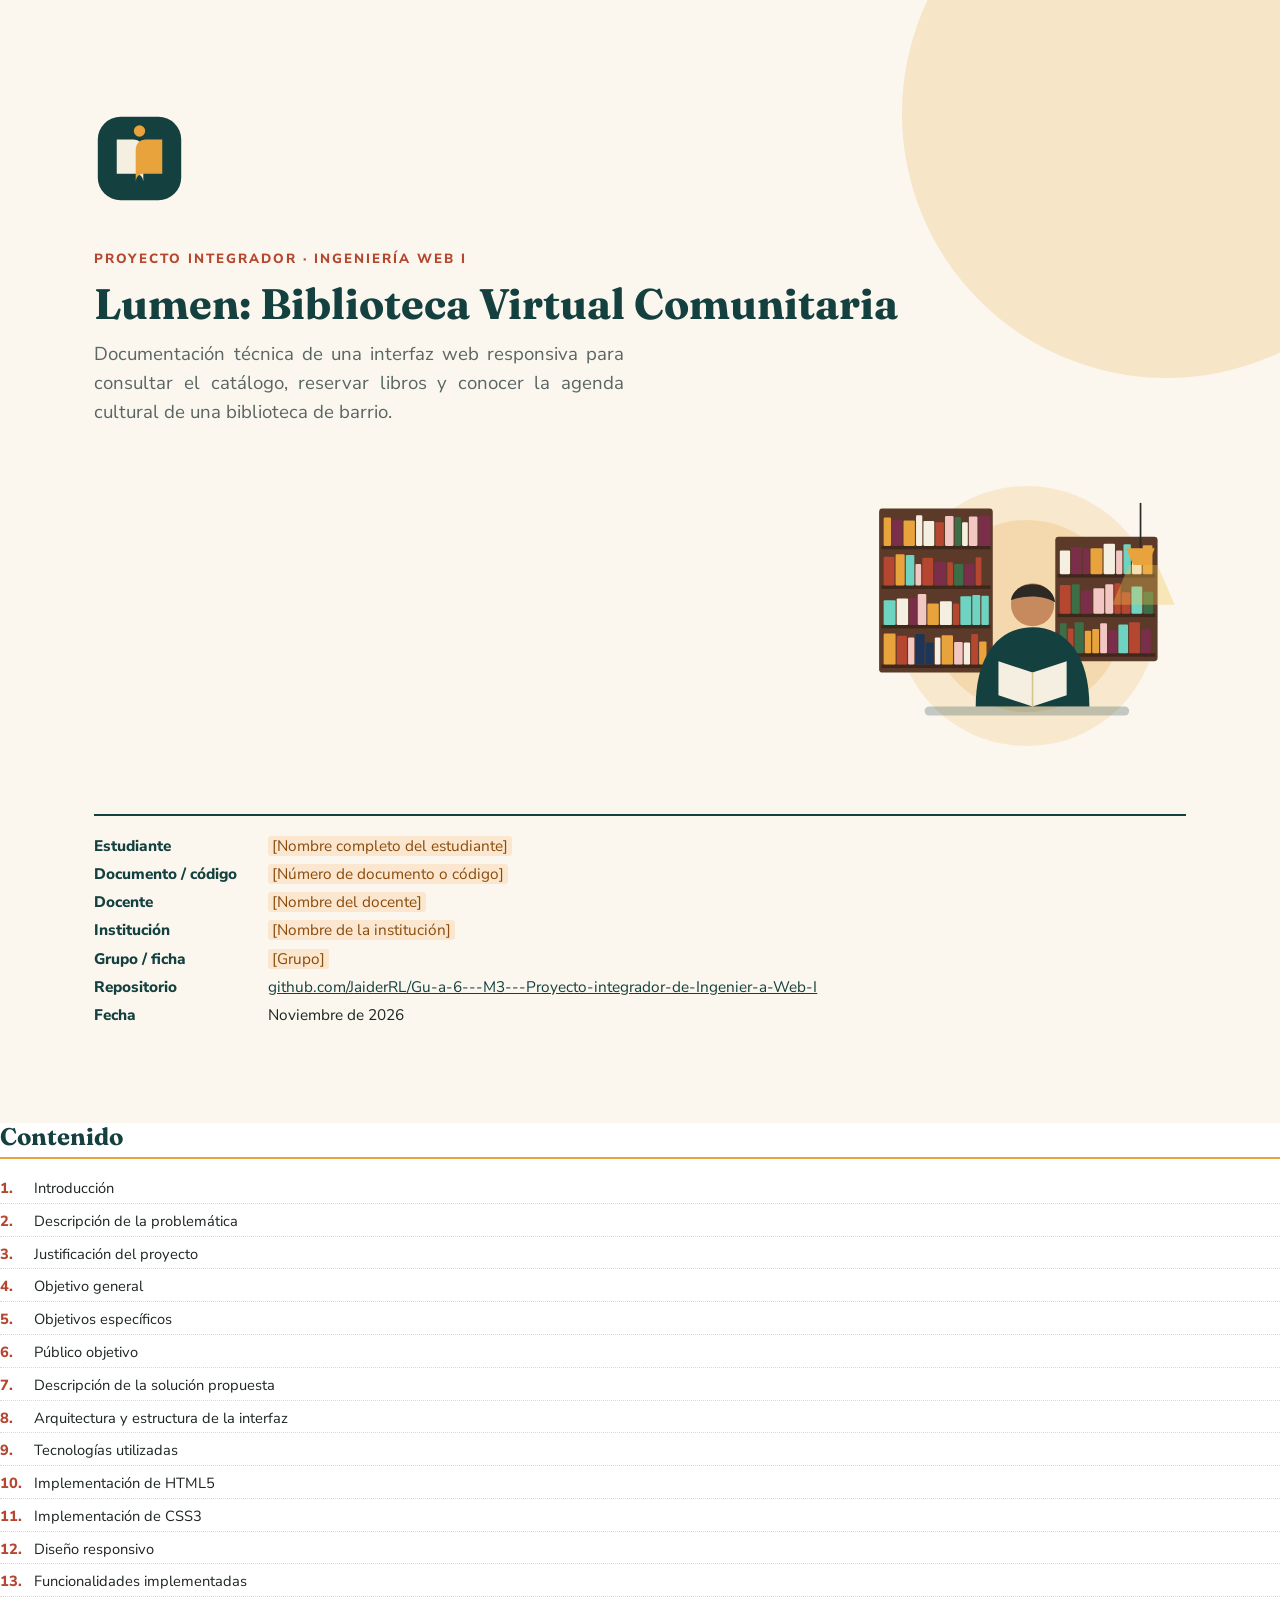
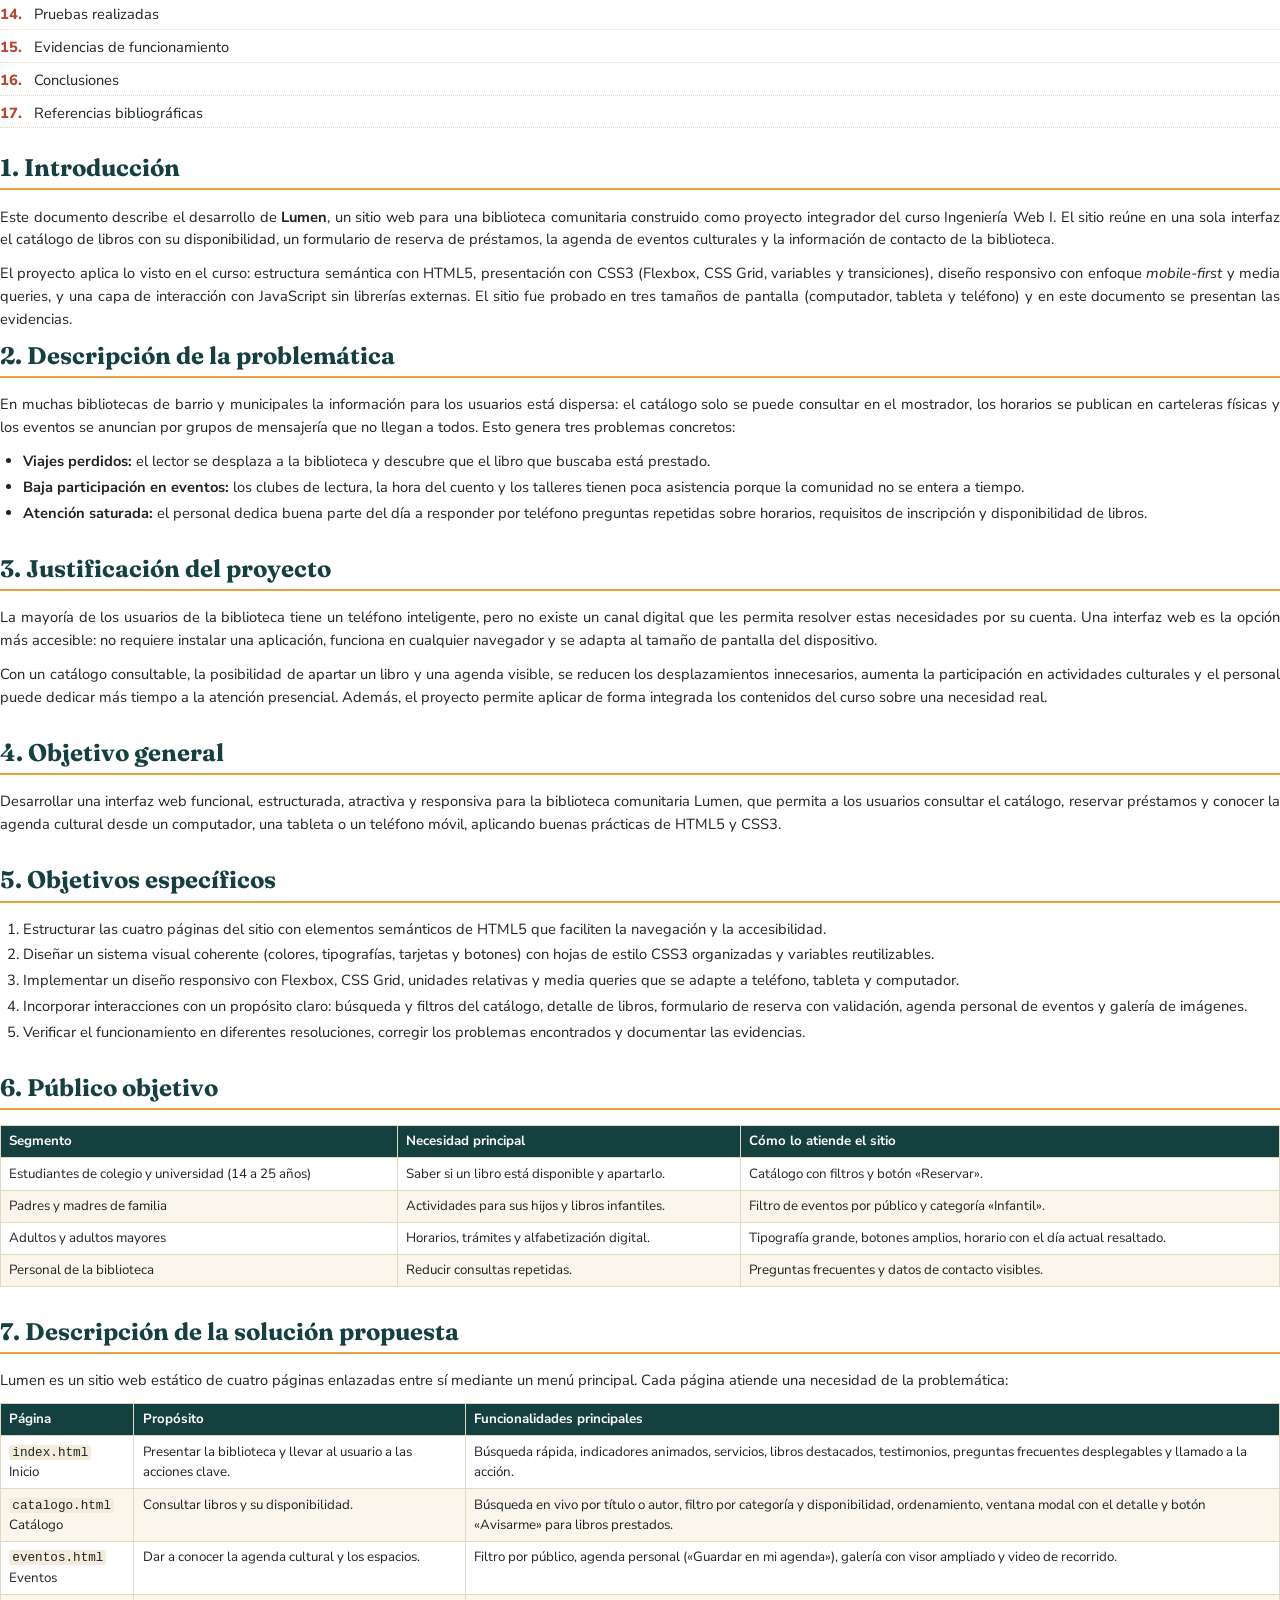
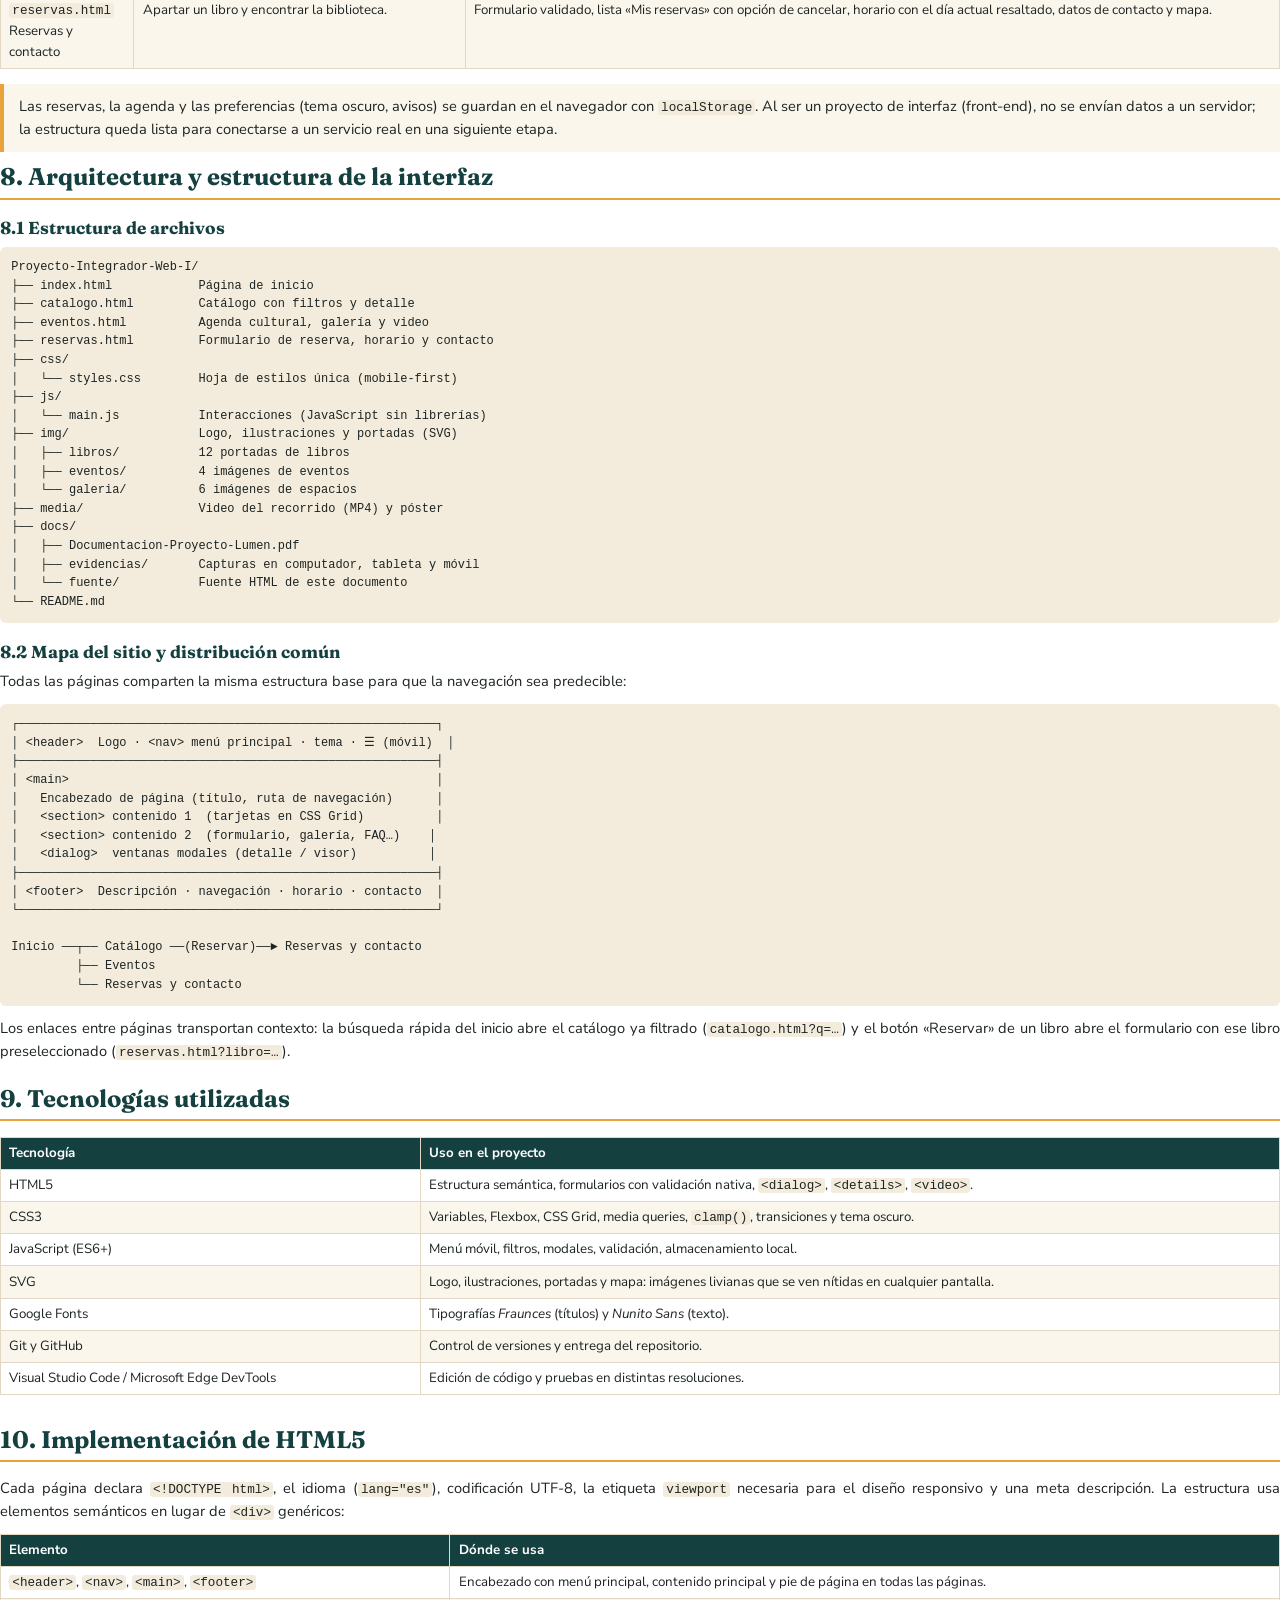
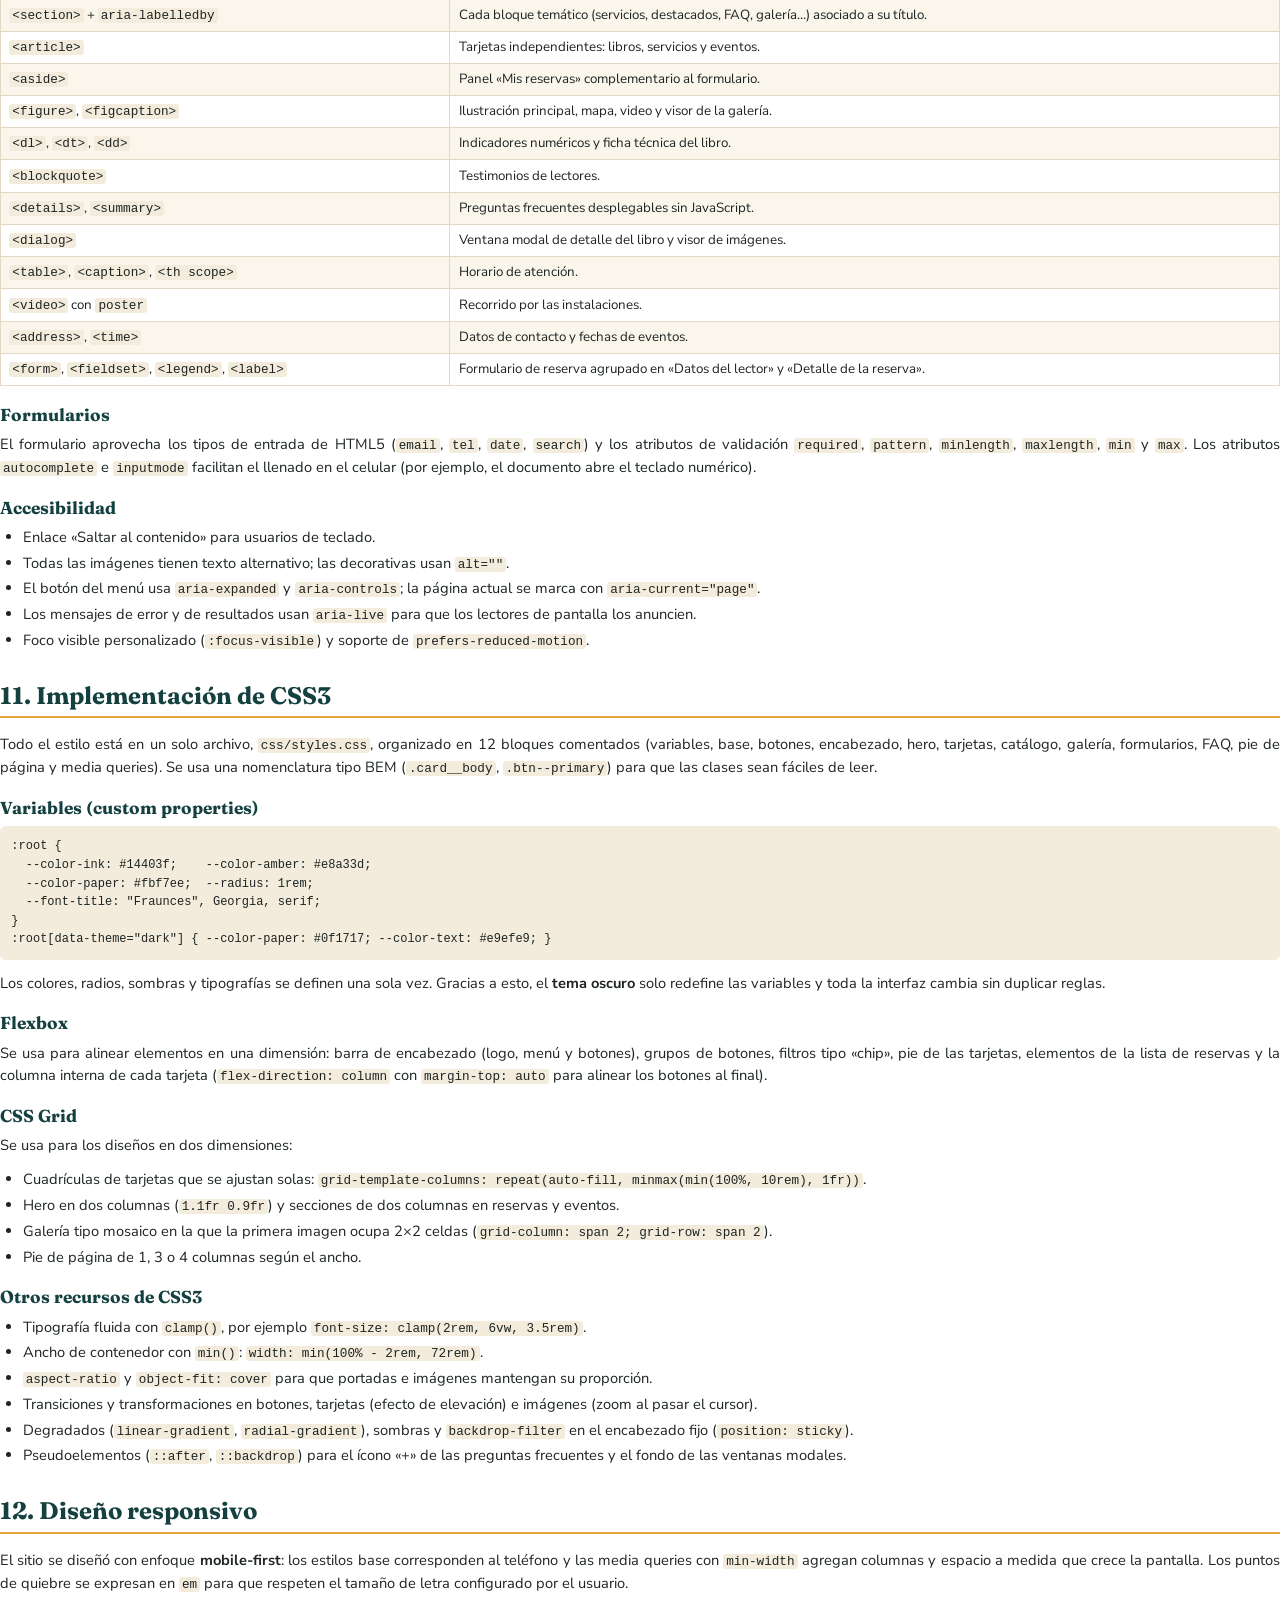
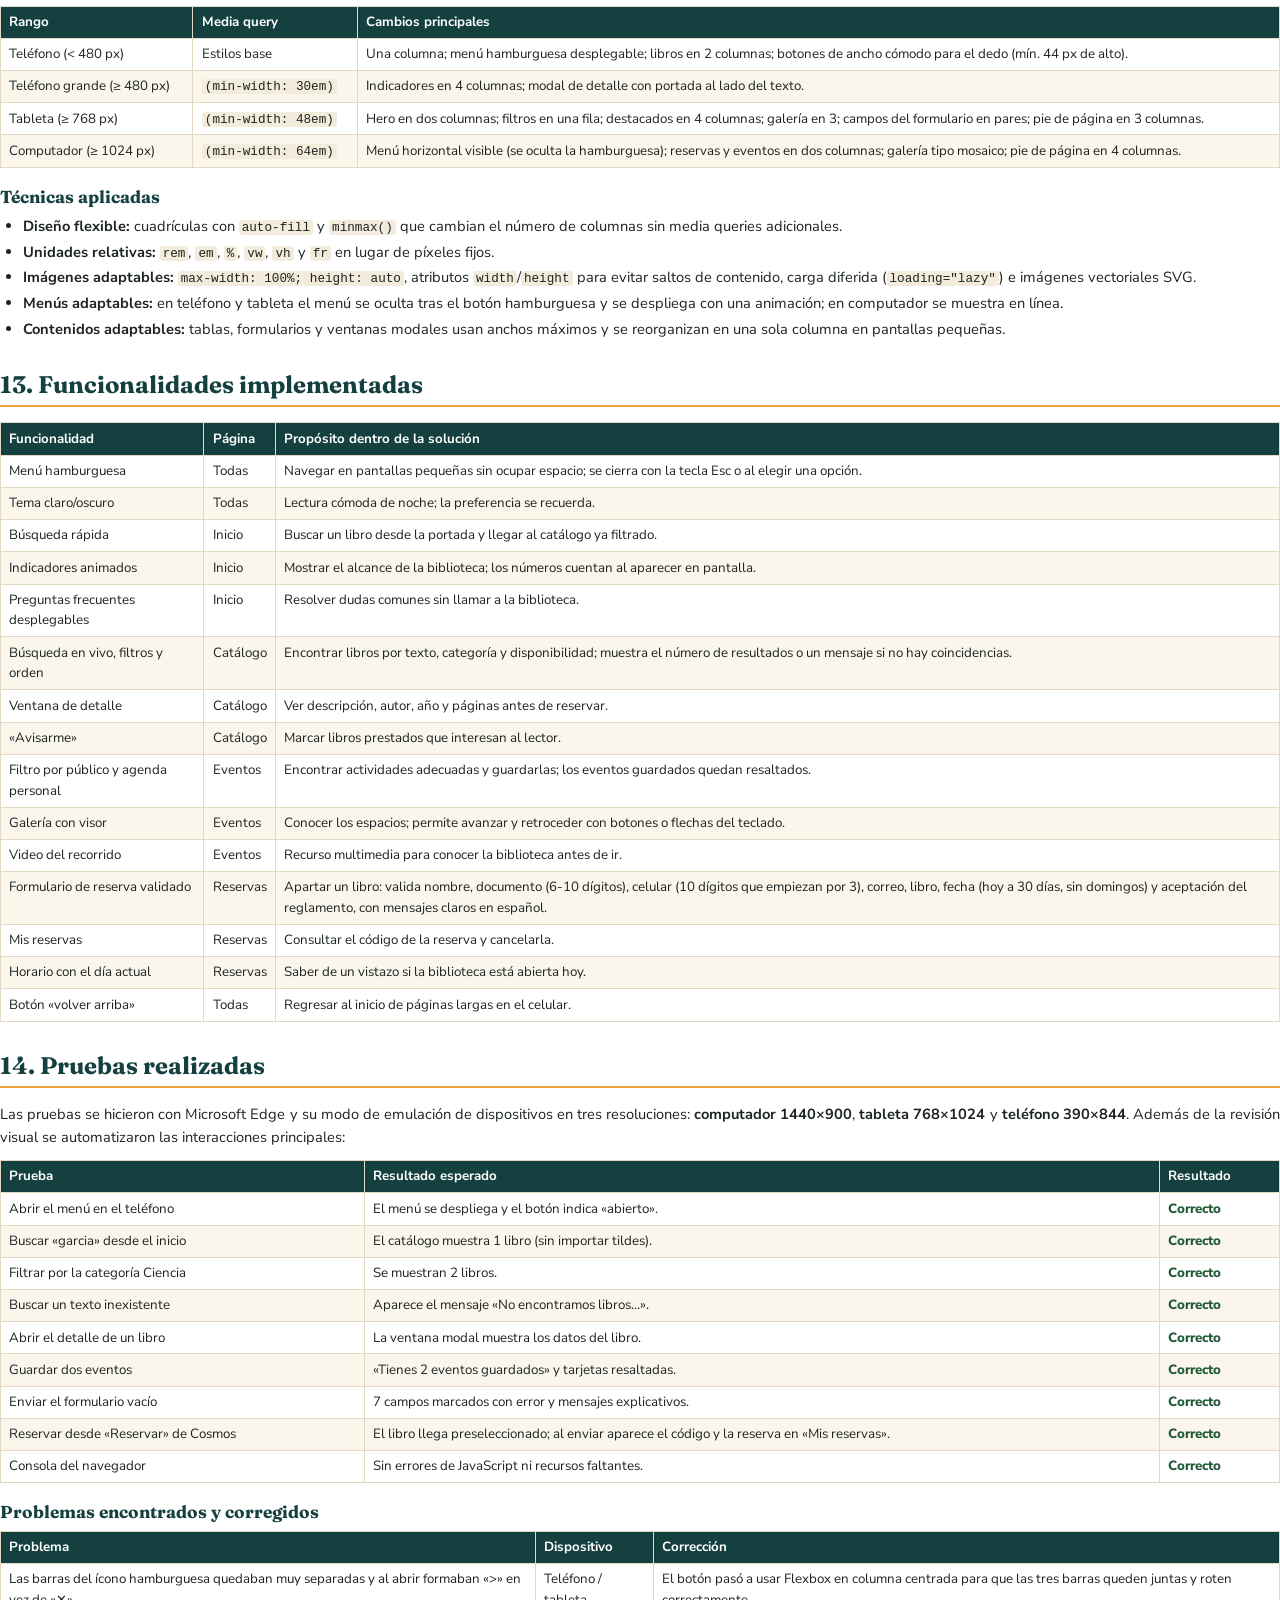
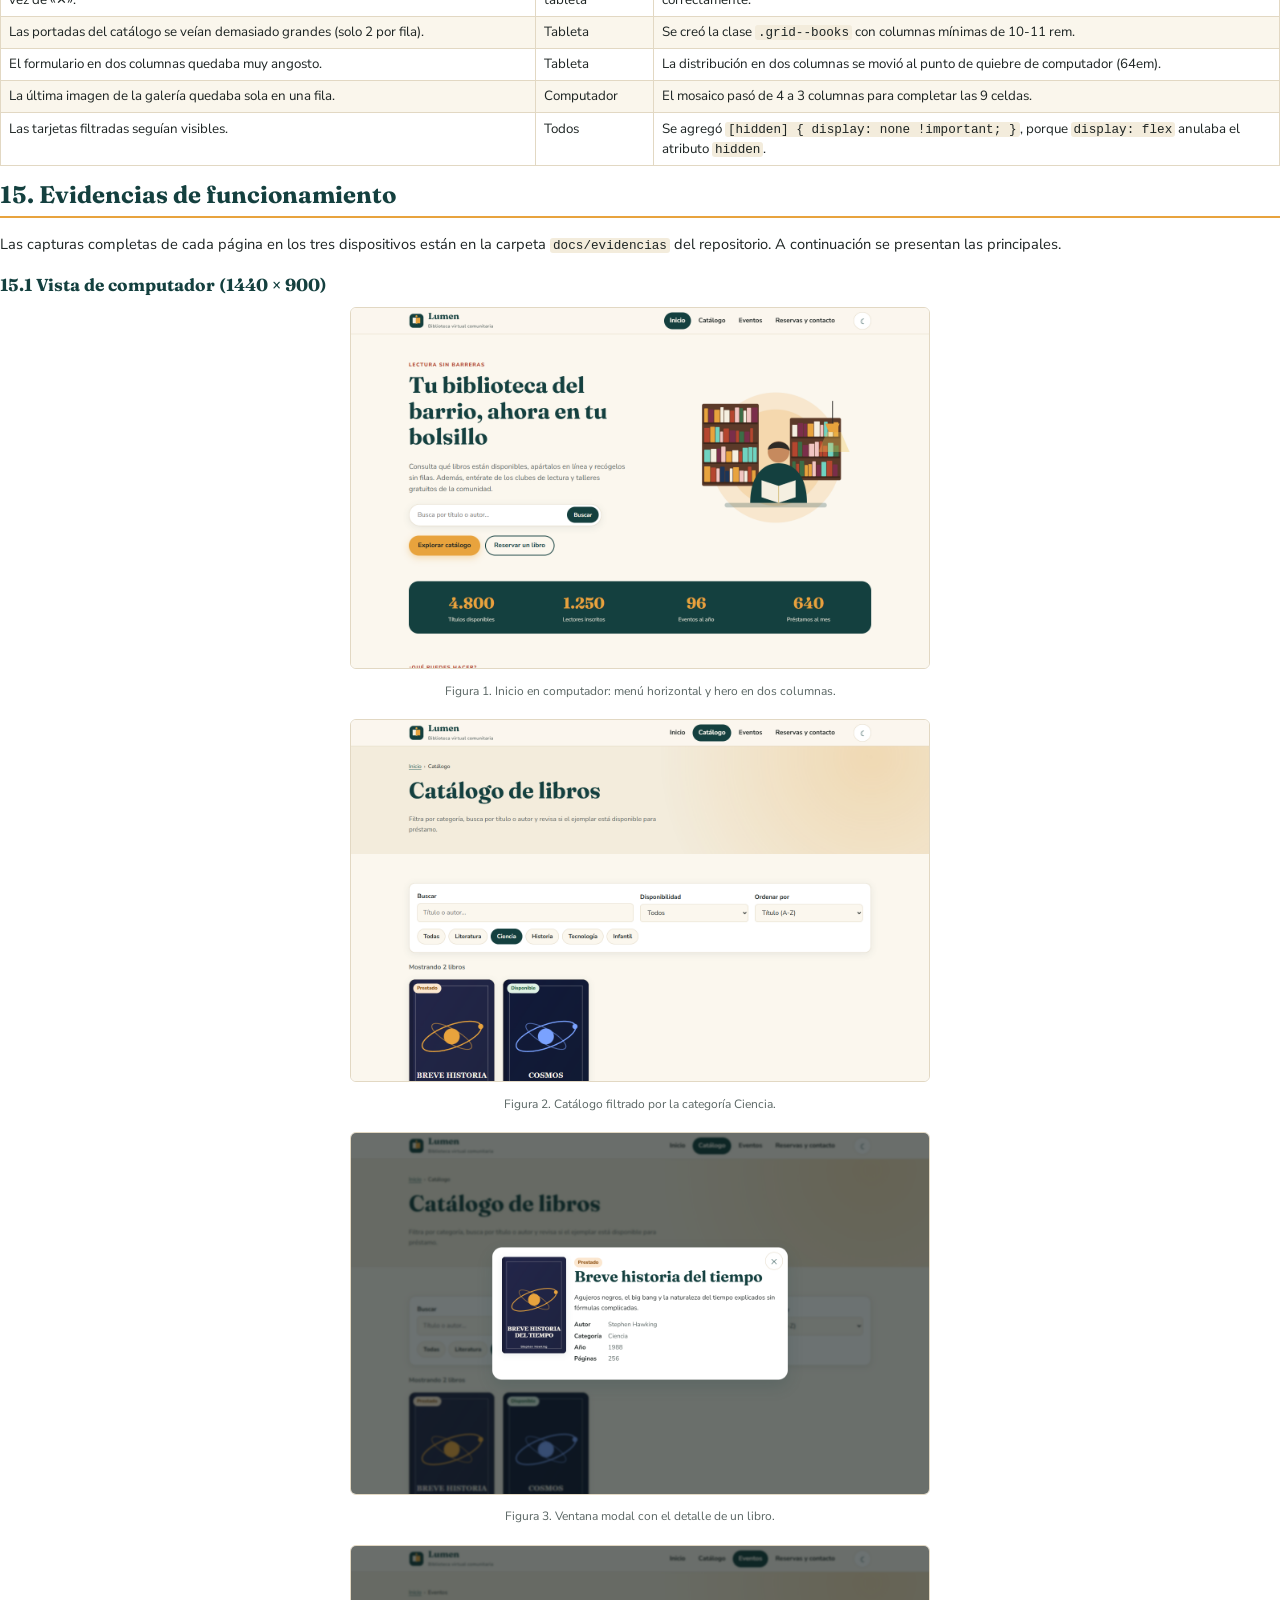
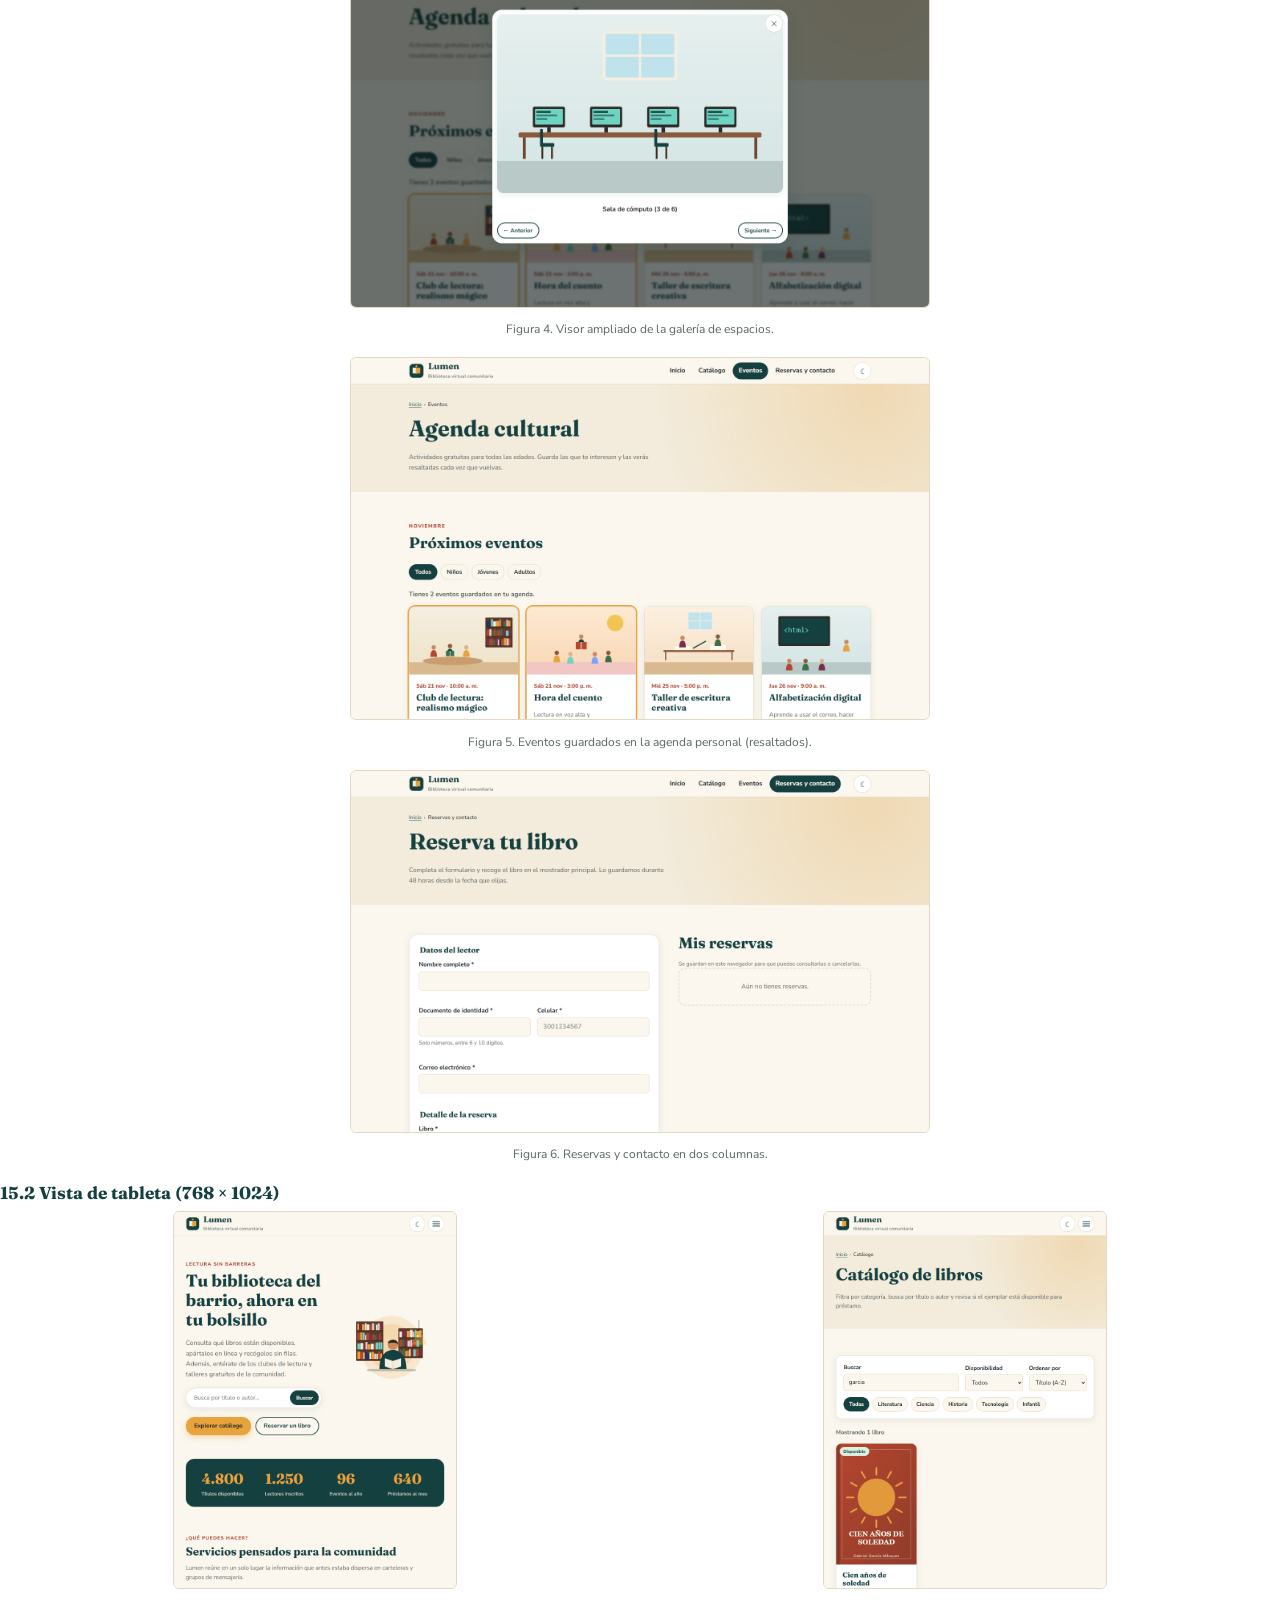
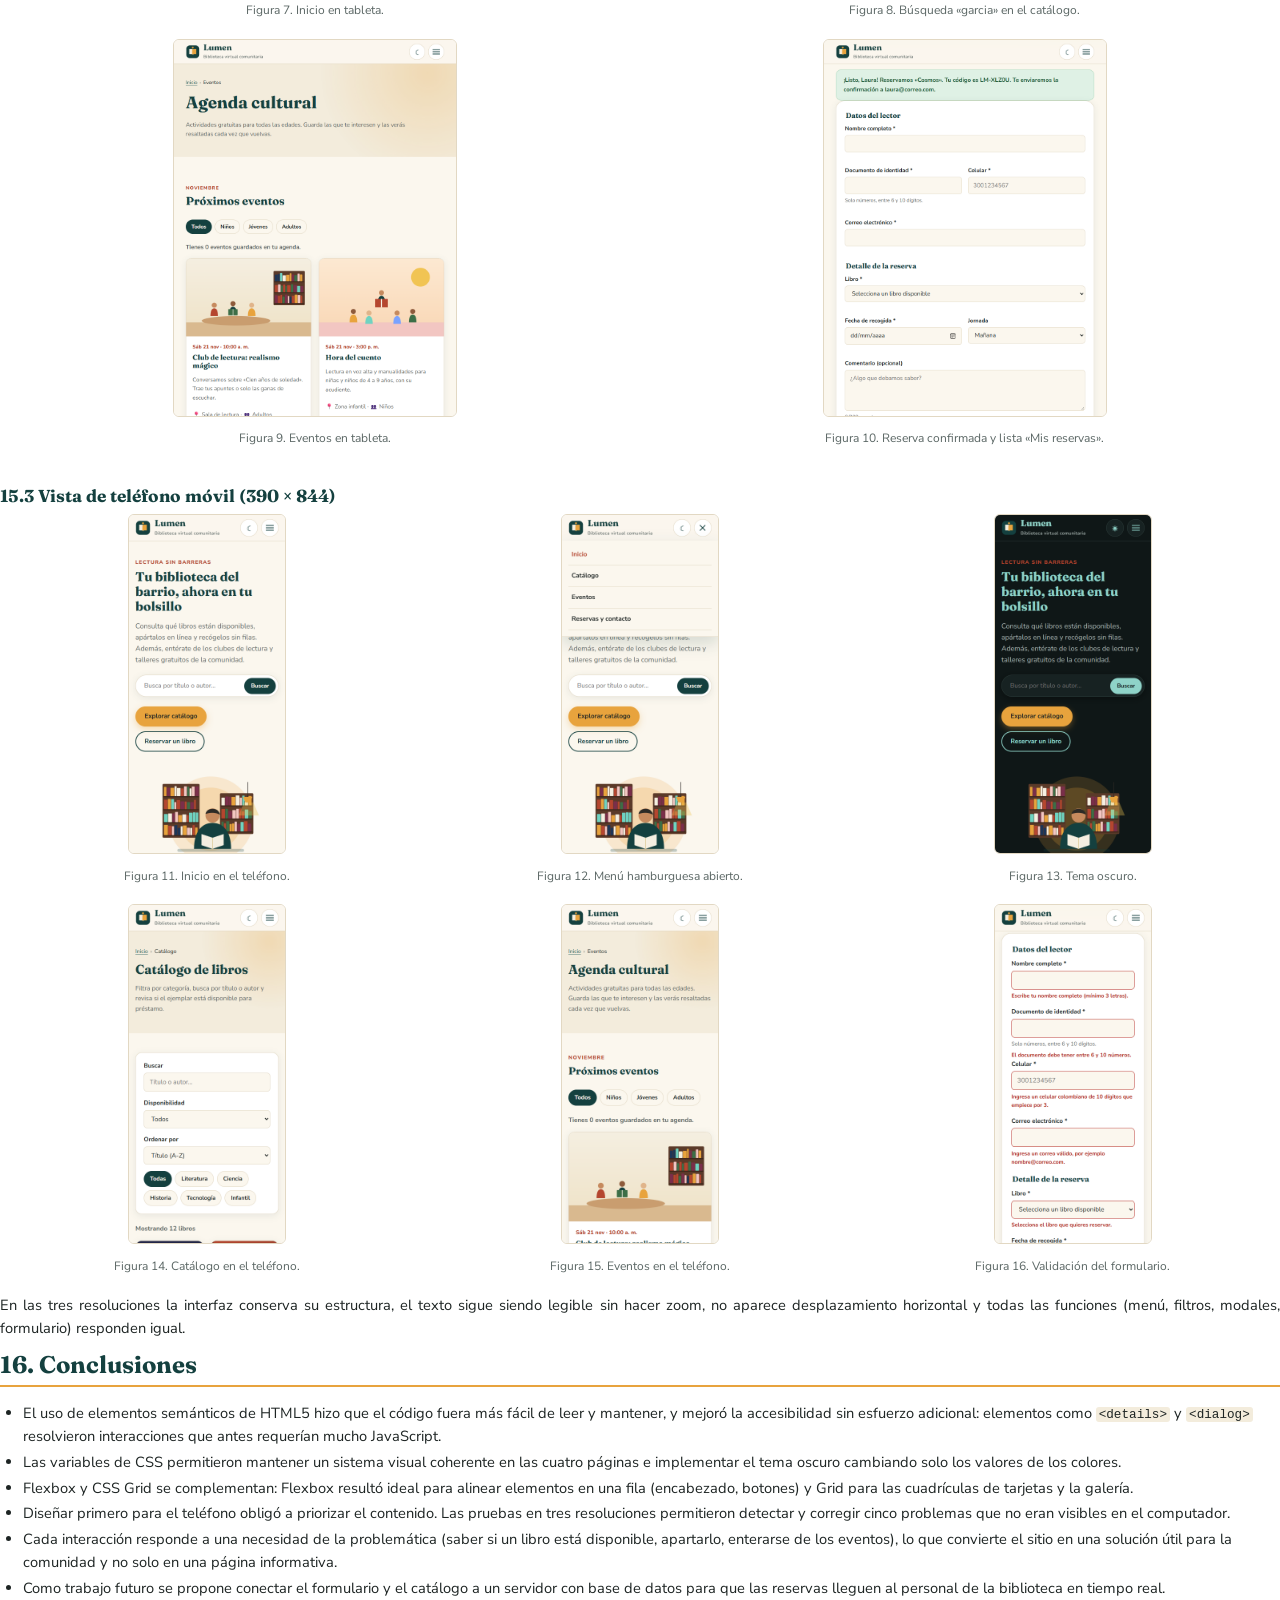
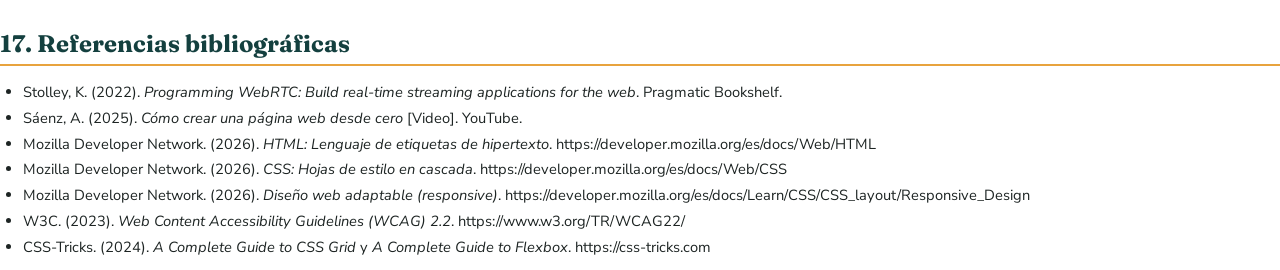
==== docs/fuente/documentacion.html @ 8ceaf298 "Documentación en PDF, evidencias responsivas y README" ====
<!DOCTYPE html>
<html lang="es">
<head>
  <meta charset="UTF-8">
  <title>Documentación · Lumen, Biblioteca Virtual Comunitaria</title>
  <link href="https://fonts.googleapis.com/css2?family=Fraunces:opsz,wght@9..144,600;9..144,700&family=Nunito+Sans:wght@400;700;800&display=swap" rel="stylesheet">
  <style>
    @page {
      size: A4;
      margin: 2.2cm 2.2cm 2.4cm;
      @bottom-right { content: counter(page); font-family: "Nunito Sans", Arial, sans-serif; font-size: 9pt; color: #5a6664; }
      @bottom-left { content: "Proyecto integrador · Ingeniería Web I"; font-family: "Nunito Sans", Arial, sans-serif; font-size: 9pt; color: #5a6664; }
    }
    @page :first { margin: 0; @bottom-right { content: none; } @bottom-left { content: none; } }

    :root { --ink: #14403f; --amber: #e8a33d; --brick: #b5462f; --muted: #5a6664; --line: #e2d8c3; --paper: #fbf7ee; }
    * { box-sizing: border-box; }
    body { margin: 0; font-family: "Nunito Sans", Arial, sans-serif; font-size: 11pt; line-height: 1.55; color: #1d2423; }
    h1, h2, h3 { font-family: "Fraunces", Georgia, serif; color: var(--ink); line-height: 1.2; }
    h2 { font-size: 18pt; margin: 0 0 0.4cm; padding-bottom: 0.15cm; border-bottom: 2px solid var(--amber); break-after: avoid; }
    h3 { font-size: 13pt; margin: 0.5cm 0 0.2cm; break-after: avoid; }
    p { margin: 0 0 0.3cm; text-align: justify; }
    ul, ol { margin: 0 0 0.3cm; padding-left: 0.6cm; }
    li { margin-bottom: 0.08cm; }
    code { font-family: Consolas, monospace; font-size: 9.5pt; background: #f3ecdc; padding: 0 3px; border-radius: 3px; }
    pre { font-family: Consolas, monospace; font-size: 9pt; background: #f3ecdc; padding: 0.3cm; border-radius: 6px; white-space: pre-wrap; break-inside: avoid; margin: 0 0 0.3cm; }
    a { color: var(--ink); }
    section { margin-top: 0.8cm; }
    section.page { break-before: page; margin-top: 0; }
    section.cont { margin-top: 0.6cm; }
    h2 { break-after: avoid; }
    h2 + * { break-before: avoid; }

    table { width: 100%; border-collapse: collapse; margin: 0.2cm 0 0.4cm; font-size: 10pt; break-inside: auto; }
    th, td { border: 1px solid var(--line); padding: 0.14cm 0.22cm; text-align: left; vertical-align: top; }
    thead th { background: var(--ink); color: #fff; }
    tr { break-inside: avoid; }
    tbody tr:nth-child(even) { background: #faf6ec; }

    figure { margin: 0.3cm 0 0.5cm; break-inside: avoid; text-align: center; }
    figure img { max-width: 100%; border: 1px solid var(--line); border-radius: 6px; }
    figcaption { font-size: 9pt; color: var(--muted); margin-top: 0.15cm; }
    .row { display: flex; gap: 0.5cm; justify-content: center; align-items: flex-start; break-inside: avoid; }
    .row figure { flex: 1; margin-top: 0; }
    .h-desk img { max-height: 9.6cm; }
    .h-tab img { max-height: 10cm; }
    .h-mob img { max-height: 9cm; }

    /* Portada */
    .cover { height: 297mm; padding: 3cm 2.5cm 2.5cm; display: flex; flex-direction: column; background: var(--paper); position: relative; overflow: hidden; }
    .cover::before { content: ""; position: absolute; right: -4cm; top: -4cm; width: 14cm; height: 14cm; border-radius: 50%; background: rgba(232, 163, 61, 0.22); }
    .cover .logo { width: 2.4cm; position: relative; }
    .cover .kicker { margin-top: 1.2cm; font-weight: 800; letter-spacing: 0.15em; text-transform: uppercase; color: var(--brick); font-size: 10pt; }
    .cover h1 { font-size: 32pt; margin: 0.2cm 0 0.3cm; }
    .cover .subtitle { font-size: 14pt; color: var(--muted); max-width: 14cm; }
    .cover .hero { width: 9cm; margin: 0.8cm 0 0 auto; position: relative; }
    .cover .meta { margin-top: auto; font-size: 11.5pt; border-top: 2px solid var(--ink); padding-top: 0.5cm; }
    .cover .meta dl { display: grid; grid-template-columns: 4.2cm 1fr; gap: 0.12cm 0.4cm; margin: 0; }
    .cover .meta dt { font-weight: 800; color: var(--ink); }
    .cover .meta dd { margin: 0; }
    .fill { color: #8a4b0b; background: #fbe7d0; padding: 0 4px; border-radius: 3px; }

    .toc ol { list-style: none; padding: 0; columns: 1; }
    .toc li { display: flex; border-bottom: 1px dotted var(--line); padding: 0.08cm 0; }
    .toc li span:first-child { width: 0.9cm; color: var(--brick); font-weight: 800; }
    .box { border-left: 4px solid var(--amber); background: #faf6ec; padding: 0.3cm 0.4cm; margin: 0.3cm 0; break-inside: avoid; }
    .ok { color: #1f5a37; font-weight: 800; }
  </style>
</head>
<body>

<!-- ============================ PORTADA ============================ -->
<div class="cover">
  <img class="logo" src="../../img/logo.svg" alt="">
  <div class="kicker">Proyecto integrador · Ingeniería Web I</div>
  <h1>Lumen: Biblioteca Virtual Comunitaria</h1>
  <p class="subtitle">Documentación técnica de una interfaz web responsiva para consultar el catálogo, reservar libros y conocer la agenda cultural de una biblioteca de barrio.</p>
  <img class="hero" src="../../img/hero.svg" alt="">
  <div class="meta">
    <dl>
      <dt>Estudiante</dt><dd><span class="fill">[Nombre completo del estudiante]</span></dd>
      <dt>Documento / código</dt><dd><span class="fill">[Número de documento o código]</span></dd>
      <dt>Docente</dt><dd><span class="fill">[Nombre del docente]</span></dd>
      <dt>Institución</dt><dd><span class="fill">[Nombre de la institución]</span></dd>
      <dt>Grupo / ficha</dt><dd><span class="fill">[Grupo]</span></dd>
      <dt>Repositorio</dt><dd><a href="https://github.com/JaiderRL/Gu-a-6---M3---Proyecto-integrador-de-Ingenier-a-Web-I">github.com/JaiderRL/Gu-a-6---M3---Proyecto-integrador-de-Ingenier-a-Web-I</a></dd>
      <dt>Fecha</dt><dd>Noviembre de 2026</dd>
    </dl>
  </div>
</div>

<!-- ============================ ÍNDICE ============================ -->
<section class="toc page">
  <h2>Contenido</h2>
  <ol>
    <li><span>1.</span><span>Introducción</span></li>
    <li><span>2.</span><span>Descripción de la problemática</span></li>
    <li><span>3.</span><span>Justificación del proyecto</span></li>
    <li><span>4.</span><span>Objetivo general</span></li>
    <li><span>5.</span><span>Objetivos específicos</span></li>
    <li><span>6.</span><span>Público objetivo</span></li>
    <li><span>7.</span><span>Descripción de la solución propuesta</span></li>
    <li><span>8.</span><span>Arquitectura y estructura de la interfaz</span></li>
    <li><span>9.</span><span>Tecnologías utilizadas</span></li>
    <li><span>10.</span><span>Implementación de HTML5</span></li>
    <li><span>11.</span><span>Implementación de CSS3</span></li>
    <li><span>12.</span><span>Diseño responsivo</span></li>
    <li><span>13.</span><span>Funcionalidades implementadas</span></li>
    <li><span>14.</span><span>Pruebas realizadas</span></li>
    <li><span>15.</span><span>Evidencias de funcionamiento</span></li>
    <li><span>16.</span><span>Conclusiones</span></li>
    <li><span>17.</span><span>Referencias bibliográficas</span></li>
  </ol>

  <section class="cont">
    <h2>1. Introducción</h2>
    <p>Este documento describe el desarrollo de <strong>Lumen</strong>, un sitio web para una biblioteca comunitaria construido como proyecto integrador del curso Ingeniería Web I. El sitio reúne en una sola interfaz el catálogo de libros con su disponibilidad, un formulario de reserva de préstamos, la agenda de eventos culturales y la información de contacto de la biblioteca.</p>
    <p>El proyecto aplica lo visto en el curso: estructura semántica con HTML5, presentación con CSS3 (Flexbox, CSS Grid, variables y transiciones), diseño responsivo con enfoque <em>mobile-first</em> y media queries, y una capa de interacción con JavaScript sin librerías externas. El sitio fue probado en tres tamaños de pantalla (computador, tableta y teléfono) y en este documento se presentan las evidencias.</p>
  </section>
</section>

<section class="page">
  <h2>2. Descripción de la problemática</h2>
  <p>En muchas bibliotecas de barrio y municipales la información para los usuarios está dispersa: el catálogo solo se puede consultar en el mostrador, los horarios se publican en carteleras físicas y los eventos se anuncian por grupos de mensajería que no llegan a todos. Esto genera tres problemas concretos:</p>
  <ul>
    <li><strong>Viajes perdidos:</strong> el lector se desplaza a la biblioteca y descubre que el libro que buscaba está prestado.</li>
    <li><strong>Baja participación en eventos:</strong> los clubes de lectura, la hora del cuento y los talleres tienen poca asistencia porque la comunidad no se entera a tiempo.</li>
    <li><strong>Atención saturada:</strong> el personal dedica buena parte del día a responder por teléfono preguntas repetidas sobre horarios, requisitos de inscripción y disponibilidad de libros.</li>
  </ul>

  <h2 style="margin-top:0.8cm">3. Justificación del proyecto</h2>
  <p>La mayoría de los usuarios de la biblioteca tiene un teléfono inteligente, pero no existe un canal digital que les permita resolver estas necesidades por su cuenta. Una interfaz web es la opción más accesible: no requiere instalar una aplicación, funciona en cualquier navegador y se adapta al tamaño de pantalla del dispositivo.</p>
  <p>Con un catálogo consultable, la posibilidad de apartar un libro y una agenda visible, se reducen los desplazamientos innecesarios, aumenta la participación en actividades culturales y el personal puede dedicar más tiempo a la atención presencial. Además, el proyecto permite aplicar de forma integrada los contenidos del curso sobre una necesidad real.</p>

  <h2 style="margin-top:0.8cm">4. Objetivo general</h2>
  <p>Desarrollar una interfaz web funcional, estructurada, atractiva y responsiva para la biblioteca comunitaria Lumen, que permita a los usuarios consultar el catálogo, reservar préstamos y conocer la agenda cultural desde un computador, una tableta o un teléfono móvil, aplicando buenas prácticas de HTML5 y CSS3.</p>

  <h2 style="margin-top:0.8cm">5. Objetivos específicos</h2>
  <ol>
    <li>Estructurar las cuatro páginas del sitio con elementos semánticos de HTML5 que faciliten la navegación y la accesibilidad.</li>
    <li>Diseñar un sistema visual coherente (colores, tipografías, tarjetas y botones) con hojas de estilo CSS3 organizadas y variables reutilizables.</li>
    <li>Implementar un diseño responsivo con Flexbox, CSS Grid, unidades relativas y media queries que se adapte a teléfono, tableta y computador.</li>
    <li>Incorporar interacciones con un propósito claro: búsqueda y filtros del catálogo, detalle de libros, formulario de reserva con validación, agenda personal de eventos y galería de imágenes.</li>
    <li>Verificar el funcionamiento en diferentes resoluciones, corregir los problemas encontrados y documentar las evidencias.</li>
  </ol>
</section>

<section>
  <h2>6. Público objetivo</h2>
  <table>
    <thead><tr><th>Segmento</th><th>Necesidad principal</th><th>Cómo lo atiende el sitio</th></tr></thead>
    <tbody>
      <tr><td>Estudiantes de colegio y universidad (14 a 25 años)</td><td>Saber si un libro está disponible y apartarlo.</td><td>Catálogo con filtros y botón «Reservar».</td></tr>
      <tr><td>Padres y madres de familia</td><td>Actividades para sus hijos y libros infantiles.</td><td>Filtro de eventos por público y categoría «Infantil».</td></tr>
      <tr><td>Adultos y adultos mayores</td><td>Horarios, trámites y alfabetización digital.</td><td>Tipografía grande, botones amplios, horario con el día actual resaltado.</td></tr>
      <tr><td>Personal de la biblioteca</td><td>Reducir consultas repetidas.</td><td>Preguntas frecuentes y datos de contacto visibles.</td></tr>
    </tbody>
  </table>

  <h2 style="margin-top:0.8cm">7. Descripción de la solución propuesta</h2>
  <p>Lumen es un sitio web estático de cuatro páginas enlazadas entre sí mediante un menú principal. Cada página atiende una necesidad de la problemática:</p>
  <table>
    <thead><tr><th>Página</th><th>Propósito</th><th>Funcionalidades principales</th></tr></thead>
    <tbody>
      <tr><td><code>index.html</code><br>Inicio</td><td>Presentar la biblioteca y llevar al usuario a las acciones clave.</td><td>Búsqueda rápida, indicadores animados, servicios, libros destacados, testimonios, preguntas frecuentes desplegables y llamado a la acción.</td></tr>
      <tr><td><code>catalogo.html</code><br>Catálogo</td><td>Consultar libros y su disponibilidad.</td><td>Búsqueda en vivo por título o autor, filtro por categoría y disponibilidad, ordenamiento, ventana modal con el detalle y botón «Avisarme» para libros prestados.</td></tr>
      <tr><td><code>eventos.html</code><br>Eventos</td><td>Dar a conocer la agenda cultural y los espacios.</td><td>Filtro por público, agenda personal («Guardar en mi agenda»), galería con visor ampliado y video de recorrido.</td></tr>
      <tr><td><code>reservas.html</code><br>Reservas y contacto</td><td>Apartar un libro y encontrar la biblioteca.</td><td>Formulario validado, lista «Mis reservas» con opción de cancelar, horario con el día actual resaltado, datos de contacto y mapa.</td></tr>
    </tbody>
  </table>
  <div class="box">Las reservas, la agenda y las preferencias (tema oscuro, avisos) se guardan en el navegador con <code>localStorage</code>. Al ser un proyecto de interfaz (front-end), no se envían datos a un servidor; la estructura queda lista para conectarse a un servicio real en una siguiente etapa.</div>
</section>

<section class="page">
  <h2>8. Arquitectura y estructura de la interfaz</h2>
  <h3>8.1 Estructura de archivos</h3>
  <pre>Proyecto-Integrador-Web-I/
├── index.html            Página de inicio
├── catalogo.html         Catálogo con filtros y detalle
├── eventos.html          Agenda cultural, galería y video
├── reservas.html         Formulario de reserva, horario y contacto
├── css/
│   └── styles.css        Hoja de estilos única (mobile-first)
├── js/
│   └── main.js           Interacciones (JavaScript sin librerías)
├── img/                  Logo, ilustraciones y portadas (SVG)
│   ├── libros/           12 portadas de libros
│   ├── eventos/          4 imágenes de eventos
│   └── galeria/          6 imágenes de espacios
├── media/                Video del recorrido (MP4) y póster
├── docs/
│   ├── Documentacion-Proyecto-Lumen.pdf
│   ├── evidencias/       Capturas en computador, tableta y móvil
│   └── fuente/           Fuente HTML de este documento
└── README.md</pre>

  <h3>8.2 Mapa del sitio y distribución común</h3>
  <p>Todas las páginas comparten la misma estructura base para que la navegación sea predecible:</p>
  <pre>┌──────────────────────────────────────────────────────────┐
│ &lt;header&gt;  Logo · &lt;nav&gt; menú principal · tema · ☰ (móvil)  │
├──────────────────────────────────────────────────────────┤
│ &lt;main&gt;                                                   │
│   Encabezado de página (título, ruta de navegación)      │
│   &lt;section&gt; contenido 1  (tarjetas en CSS Grid)          │
│   &lt;section&gt; contenido 2  (formulario, galería, FAQ…)    │
│   &lt;dialog&gt;  ventanas modales (detalle / visor)          │
├──────────────────────────────────────────────────────────┤
│ &lt;footer&gt;  Descripción · navegación · horario · contacto  │
└──────────────────────────────────────────────────────────┘

Inicio ──┬── Catálogo ──(Reservar)──► Reservas y contacto
         ├── Eventos
         └── Reservas y contacto</pre>
  <p>Los enlaces entre páginas transportan contexto: la búsqueda rápida del inicio abre el catálogo ya filtrado (<code>catalogo.html?q=…</code>) y el botón «Reservar» de un libro abre el formulario con ese libro preseleccionado (<code>reservas.html?libro=…</code>).</p>

  <h2 style="margin-top:0.6cm">9. Tecnologías utilizadas</h2>
  <table>
    <thead><tr><th>Tecnología</th><th>Uso en el proyecto</th></tr></thead>
    <tbody>
      <tr><td>HTML5</td><td>Estructura semántica, formularios con validación nativa, <code>&lt;dialog&gt;</code>, <code>&lt;details&gt;</code>, <code>&lt;video&gt;</code>.</td></tr>
      <tr><td>CSS3</td><td>Variables, Flexbox, CSS Grid, media queries, <code>clamp()</code>, transiciones y tema oscuro.</td></tr>
      <tr><td>JavaScript (ES6+)</td><td>Menú móvil, filtros, modales, validación, almacenamiento local.</td></tr>
      <tr><td>SVG</td><td>Logo, ilustraciones, portadas y mapa: imágenes livianas que se ven nítidas en cualquier pantalla.</td></tr>
      <tr><td>Google Fonts</td><td>Tipografías <em>Fraunces</em> (títulos) y <em>Nunito Sans</em> (texto).</td></tr>
      <tr><td>Git y GitHub</td><td>Control de versiones y entrega del repositorio.</td></tr>
      <tr><td>Visual Studio Code / Microsoft Edge DevTools</td><td>Edición de código y pruebas en distintas resoluciones.</td></tr>
    </tbody>
  </table>
</section>

<section>
  <h2>10. Implementación de HTML5</h2>
  <p>Cada página declara <code>&lt;!DOCTYPE html&gt;</code>, el idioma (<code>lang="es"</code>), codificación UTF-8, la etiqueta <code>viewport</code> necesaria para el diseño responsivo y una meta descripción. La estructura usa elementos semánticos en lugar de <code>&lt;div&gt;</code> genéricos:</p>
  <table>
    <thead><tr><th>Elemento</th><th>Dónde se usa</th></tr></thead>
    <tbody>
      <tr><td><code>&lt;header&gt;</code>, <code>&lt;nav&gt;</code>, <code>&lt;main&gt;</code>, <code>&lt;footer&gt;</code></td><td>Encabezado con menú principal, contenido principal y pie de página en todas las páginas.</td></tr>
      <tr><td><code>&lt;section&gt;</code> + <code>aria-labelledby</code></td><td>Cada bloque temático (servicios, destacados, FAQ, galería…) asociado a su título.</td></tr>
      <tr><td><code>&lt;article&gt;</code></td><td>Tarjetas independientes: libros, servicios y eventos.</td></tr>
      <tr><td><code>&lt;aside&gt;</code></td><td>Panel «Mis reservas» complementario al formulario.</td></tr>
      <tr><td><code>&lt;figure&gt;</code>, <code>&lt;figcaption&gt;</code></td><td>Ilustración principal, mapa, video y visor de la galería.</td></tr>
      <tr><td><code>&lt;dl&gt;</code>, <code>&lt;dt&gt;</code>, <code>&lt;dd&gt;</code></td><td>Indicadores numéricos y ficha técnica del libro.</td></tr>
      <tr><td><code>&lt;blockquote&gt;</code></td><td>Testimonios de lectores.</td></tr>
      <tr><td><code>&lt;details&gt;</code>, <code>&lt;summary&gt;</code></td><td>Preguntas frecuentes desplegables sin JavaScript.</td></tr>
      <tr><td><code>&lt;dialog&gt;</code></td><td>Ventana modal de detalle del libro y visor de imágenes.</td></tr>
      <tr><td><code>&lt;table&gt;</code>, <code>&lt;caption&gt;</code>, <code>&lt;th scope&gt;</code></td><td>Horario de atención.</td></tr>
      <tr><td><code>&lt;video&gt;</code> con <code>poster</code></td><td>Recorrido por las instalaciones.</td></tr>
      <tr><td><code>&lt;address&gt;</code>, <code>&lt;time&gt;</code></td><td>Datos de contacto y fechas de eventos.</td></tr>
      <tr><td><code>&lt;form&gt;</code>, <code>&lt;fieldset&gt;</code>, <code>&lt;legend&gt;</code>, <code>&lt;label&gt;</code></td><td>Formulario de reserva agrupado en «Datos del lector» y «Detalle de la reserva».</td></tr>
    </tbody>
  </table>
  <h3>Formularios</h3>
  <p>El formulario aprovecha los tipos de entrada de HTML5 (<code>email</code>, <code>tel</code>, <code>date</code>, <code>search</code>) y los atributos de validación <code>required</code>, <code>pattern</code>, <code>minlength</code>, <code>maxlength</code>, <code>min</code> y <code>max</code>. Los atributos <code>autocomplete</code> e <code>inputmode</code> facilitan el llenado en el celular (por ejemplo, el documento abre el teclado numérico).</p>
  <h3>Accesibilidad</h3>
  <ul>
    <li>Enlace «Saltar al contenido» para usuarios de teclado.</li>
    <li>Todas las imágenes tienen texto alternativo; las decorativas usan <code>alt=""</code>.</li>
    <li>El botón del menú usa <code>aria-expanded</code> y <code>aria-controls</code>; la página actual se marca con <code>aria-current="page"</code>.</li>
    <li>Los mensajes de error y de resultados usan <code>aria-live</code> para que los lectores de pantalla los anuncien.</li>
    <li>Foco visible personalizado (<code>:focus-visible</code>) y soporte de <code>prefers-reduced-motion</code>.</li>
  </ul>
</section>

<section>
  <h2>11. Implementación de CSS3</h2>
  <p>Todo el estilo está en un solo archivo, <code>css/styles.css</code>, organizado en 12 bloques comentados (variables, base, botones, encabezado, hero, tarjetas, catálogo, galería, formularios, FAQ, pie de página y media queries). Se usa una nomenclatura tipo BEM (<code>.card__body</code>, <code>.btn--primary</code>) para que las clases sean fáciles de leer.</p>
  <h3>Variables (custom properties)</h3>
  <pre>:root {
  --color-ink: #14403f;    --color-amber: #e8a33d;
  --color-paper: #fbf7ee;  --radius: 1rem;
  --font-title: "Fraunces", Georgia, serif;
}
:root[data-theme="dark"] { --color-paper: #0f1717; --color-text: #e9efe9; }</pre>
  <p>Los colores, radios, sombras y tipografías se definen una sola vez. Gracias a esto, el <strong>tema oscuro</strong> solo redefine las variables y toda la interfaz cambia sin duplicar reglas.</p>
  <h3>Flexbox</h3>
  <p>Se usa para alinear elementos en una dimensión: barra de encabezado (logo, menú y botones), grupos de botones, filtros tipo «chip», pie de las tarjetas, elementos de la lista de reservas y la columna interna de cada tarjeta (<code>flex-direction: column</code> con <code>margin-top: auto</code> para alinear los botones al final).</p>
  <h3>CSS Grid</h3>
  <p>Se usa para los diseños en dos dimensiones:</p>
  <ul>
    <li>Cuadrículas de tarjetas que se ajustan solas: <code>grid-template-columns: repeat(auto-fill, minmax(min(100%, 10rem), 1fr))</code>.</li>
    <li>Hero en dos columnas (<code>1.1fr 0.9fr</code>) y secciones de dos columnas en reservas y eventos.</li>
    <li>Galería tipo mosaico en la que la primera imagen ocupa 2×2 celdas (<code>grid-column: span 2; grid-row: span 2</code>).</li>
    <li>Pie de página de 1, 3 o 4 columnas según el ancho.</li>
  </ul>
  <h3>Otros recursos de CSS3</h3>
  <ul>
    <li>Tipografía fluida con <code>clamp()</code>, por ejemplo <code>font-size: clamp(2rem, 6vw, 3.5rem)</code>.</li>
    <li>Ancho de contenedor con <code>min()</code>: <code>width: min(100% - 2rem, 72rem)</code>.</li>
    <li><code>aspect-ratio</code> y <code>object-fit: cover</code> para que portadas e imágenes mantengan su proporción.</li>
    <li>Transiciones y transformaciones en botones, tarjetas (efecto de elevación) e imágenes (zoom al pasar el cursor).</li>
    <li>Degradados (<code>linear-gradient</code>, <code>radial-gradient</code>), sombras y <code>backdrop-filter</code> en el encabezado fijo (<code>position: sticky</code>).</li>
    <li>Pseudoelementos (<code>::after</code>, <code>::backdrop</code>) para el ícono «+» de las preguntas frecuentes y el fondo de las ventanas modales.</li>
  </ul>
</section>

<section>
  <h2>12. Diseño responsivo</h2>
  <p>El sitio se diseñó con enfoque <strong>mobile-first</strong>: los estilos base corresponden al teléfono y las media queries con <code>min-width</code> agregan columnas y espacio a medida que crece la pantalla. Los puntos de quiebre se expresan en <code>em</code> para que respeten el tamaño de letra configurado por el usuario.</p>
  <table>
    <thead><tr><th>Rango</th><th>Media query</th><th>Cambios principales</th></tr></thead>
    <tbody>
      <tr><td>Teléfono (&lt; 480 px)</td><td>Estilos base</td><td>Una columna; menú hamburguesa desplegable; libros en 2 columnas; botones de ancho cómodo para el dedo (mín. 44 px de alto).</td></tr>
      <tr><td>Teléfono grande (≥ 480 px)</td><td><code>(min-width: 30em)</code></td><td>Indicadores en 4 columnas; modal de detalle con portada al lado del texto.</td></tr>
      <tr><td>Tableta (≥ 768 px)</td><td><code>(min-width: 48em)</code></td><td>Hero en dos columnas; filtros en una fila; destacados en 4 columnas; galería en 3; campos del formulario en pares; pie de página en 3 columnas.</td></tr>
      <tr><td>Computador (≥ 1024 px)</td><td><code>(min-width: 64em)</code></td><td>Menú horizontal visible (se oculta la hamburguesa); reservas y eventos en dos columnas; galería tipo mosaico; pie de página en 4 columnas.</td></tr>
    </tbody>
  </table>
  <h3>Técnicas aplicadas</h3>
  <ul>
    <li><strong>Diseño flexible:</strong> cuadrículas con <code>auto-fill</code> y <code>minmax()</code> que cambian el número de columnas sin media queries adicionales.</li>
    <li><strong>Unidades relativas:</strong> <code>rem</code>, <code>em</code>, <code>%</code>, <code>vw</code>, <code>vh</code> y <code>fr</code> en lugar de píxeles fijos.</li>
    <li><strong>Imágenes adaptables:</strong> <code>max-width: 100%; height: auto</code>, atributos <code>width</code>/<code>height</code> para evitar saltos de contenido, carga diferida (<code>loading="lazy"</code>) e imágenes vectoriales SVG.</li>
    <li><strong>Menús adaptables:</strong> en teléfono y tableta el menú se oculta tras el botón hamburguesa y se despliega con una animación; en computador se muestra en línea.</li>
    <li><strong>Contenidos adaptables:</strong> tablas, formularios y ventanas modales usan anchos máximos y se reorganizan en una sola columna en pantallas pequeñas.</li>
  </ul>
</section>

<section>
  <h2>13. Funcionalidades implementadas</h2>
  <table>
    <thead><tr><th>Funcionalidad</th><th>Página</th><th>Propósito dentro de la solución</th></tr></thead>
    <tbody>
      <tr><td>Menú hamburguesa</td><td>Todas</td><td>Navegar en pantallas pequeñas sin ocupar espacio; se cierra con la tecla Esc o al elegir una opción.</td></tr>
      <tr><td>Tema claro/oscuro</td><td>Todas</td><td>Lectura cómoda de noche; la preferencia se recuerda.</td></tr>
      <tr><td>Búsqueda rápida</td><td>Inicio</td><td>Buscar un libro desde la portada y llegar al catálogo ya filtrado.</td></tr>
      <tr><td>Indicadores animados</td><td>Inicio</td><td>Mostrar el alcance de la biblioteca; los números cuentan al aparecer en pantalla.</td></tr>
      <tr><td>Preguntas frecuentes desplegables</td><td>Inicio</td><td>Resolver dudas comunes sin llamar a la biblioteca.</td></tr>
      <tr><td>Búsqueda en vivo, filtros y orden</td><td>Catálogo</td><td>Encontrar libros por texto, categoría y disponibilidad; muestra el número de resultados o un mensaje si no hay coincidencias.</td></tr>
      <tr><td>Ventana de detalle</td><td>Catálogo</td><td>Ver descripción, autor, año y páginas antes de reservar.</td></tr>
      <tr><td>«Avisarme»</td><td>Catálogo</td><td>Marcar libros prestados que interesan al lector.</td></tr>
      <tr><td>Filtro por público y agenda personal</td><td>Eventos</td><td>Encontrar actividades adecuadas y guardarlas; los eventos guardados quedan resaltados.</td></tr>
      <tr><td>Galería con visor</td><td>Eventos</td><td>Conocer los espacios; permite avanzar y retroceder con botones o flechas del teclado.</td></tr>
      <tr><td>Video del recorrido</td><td>Eventos</td><td>Recurso multimedia para conocer la biblioteca antes de ir.</td></tr>
      <tr><td>Formulario de reserva validado</td><td>Reservas</td><td>Apartar un libro: valida nombre, documento (6-10 dígitos), celular (10 dígitos que empiezan por 3), correo, libro, fecha (hoy a 30 días, sin domingos) y aceptación del reglamento, con mensajes claros en español.</td></tr>
      <tr><td>Mis reservas</td><td>Reservas</td><td>Consultar el código de la reserva y cancelarla.</td></tr>
      <tr><td>Horario con el día actual</td><td>Reservas</td><td>Saber de un vistazo si la biblioteca está abierta hoy.</td></tr>
      <tr><td>Botón «volver arriba»</td><td>Todas</td><td>Regresar al inicio de páginas largas en el celular.</td></tr>
    </tbody>
  </table>
</section>

<section>
  <h2>14. Pruebas realizadas</h2>
  <p>Las pruebas se hicieron con Microsoft Edge y su modo de emulación de dispositivos en tres resoluciones: <strong>computador 1440×900</strong>, <strong>tableta 768×1024</strong> y <strong>teléfono 390×844</strong>. Además de la revisión visual se automatizaron las interacciones principales:</p>
  <table>
    <thead><tr><th>Prueba</th><th>Resultado esperado</th><th>Resultado</th></tr></thead>
    <tbody>
      <tr><td>Abrir el menú en el teléfono</td><td>El menú se despliega y el botón indica «abierto».</td><td class="ok">Correcto</td></tr>
      <tr><td>Buscar «garcia» desde el inicio</td><td>El catálogo muestra 1 libro (sin importar tildes).</td><td class="ok">Correcto</td></tr>
      <tr><td>Filtrar por la categoría Ciencia</td><td>Se muestran 2 libros.</td><td class="ok">Correcto</td></tr>
      <tr><td>Buscar un texto inexistente</td><td>Aparece el mensaje «No encontramos libros…».</td><td class="ok">Correcto</td></tr>
      <tr><td>Abrir el detalle de un libro</td><td>La ventana modal muestra los datos del libro.</td><td class="ok">Correcto</td></tr>
      <tr><td>Guardar dos eventos</td><td>«Tienes 2 eventos guardados» y tarjetas resaltadas.</td><td class="ok">Correcto</td></tr>
      <tr><td>Enviar el formulario vacío</td><td>7 campos marcados con error y mensajes explicativos.</td><td class="ok">Correcto</td></tr>
      <tr><td>Reservar desde «Reservar» de Cosmos</td><td>El libro llega preseleccionado; al enviar aparece el código y la reserva en «Mis reservas».</td><td class="ok">Correcto</td></tr>
      <tr><td>Consola del navegador</td><td>Sin errores de JavaScript ni recursos faltantes.</td><td class="ok">Correcto</td></tr>
    </tbody>
  </table>
  <h3>Problemas encontrados y corregidos</h3>
  <table>
    <thead><tr><th>Problema</th><th>Dispositivo</th><th>Corrección</th></tr></thead>
    <tbody>
      <tr><td>Las barras del ícono hamburguesa quedaban muy separadas y al abrir formaban «&gt;» en vez de «✕».</td><td>Teléfono / tableta</td><td>El botón pasó a usar Flexbox en columna centrada para que las tres barras queden juntas y roten correctamente.</td></tr>
      <tr><td>Las portadas del catálogo se veían demasiado grandes (solo 2 por fila).</td><td>Tableta</td><td>Se creó la clase <code>.grid--books</code> con columnas mínimas de 10-11 rem.</td></tr>
      <tr><td>El formulario en dos columnas quedaba muy angosto.</td><td>Tableta</td><td>La distribución en dos columnas se movió al punto de quiebre de computador (64em).</td></tr>
      <tr><td>La última imagen de la galería quedaba sola en una fila.</td><td>Computador</td><td>El mosaico pasó de 4 a 3 columnas para completar las 9 celdas.</td></tr>
      <tr><td>Las tarjetas filtradas seguían visibles.</td><td>Todos</td><td>Se agregó <code>[hidden] { display: none !important; }</code>, porque <code>display: flex</code> anulaba el atributo <code>hidden</code>.</td></tr>
    </tbody>
  </table>
</section>

<section class="page">
  <h2>15. Evidencias de funcionamiento</h2>
  <p>Las capturas completas de cada página en los tres dispositivos están en la carpeta <code>docs/evidencias</code> del repositorio. A continuación se presentan las principales.</p>
  <h3>15.1 Vista de computador (1440 × 900)</h3>
  <figure class="h-desk"><img src="../evidencias/1-computador-index.png" alt=""><figcaption>Figura 1. Inicio en computador: menú horizontal y hero en dos columnas.</figcaption></figure>
  <figure class="h-desk"><img src="../evidencias/5-computador-filtro-ciencia.png" alt=""><figcaption>Figura 2. Catálogo filtrado por la categoría Ciencia.</figcaption></figure>

  <figure class="h-desk"><img src="../evidencias/5-computador-detalle-libro.png" alt=""><figcaption>Figura 3. Ventana modal con el detalle de un libro.</figcaption></figure>
  <figure class="h-desk"><img src="../evidencias/6-computador-galeria-visor.png" alt=""><figcaption>Figura 4. Visor ampliado de la galería de espacios.</figcaption></figure>

  <figure class="h-desk"><img src="../evidencias/6-computador-eventos-guardados.png" alt=""><figcaption>Figura 5. Eventos guardados en la agenda personal (resaltados).</figcaption></figure>
  <figure class="h-desk"><img src="../evidencias/1-computador-reservas.png" alt=""><figcaption>Figura 6. Reservas y contacto en dos columnas.</figcaption></figure>

  <h3 style="break-before: page">15.2 Vista de tableta (768 × 1024)</h3>
  <div class="row h-tab">
    <figure><img src="../evidencias/2-tableta-index.png" alt=""><figcaption>Figura 7. Inicio en tableta.</figcaption></figure>
    <figure><img src="../evidencias/5-tableta-busqueda-garcia.png" alt=""><figcaption>Figura 8. Búsqueda «garcia» en el catálogo.</figcaption></figure>
  </div>
  <div class="row h-tab">
    <figure><img src="../evidencias/2-tableta-eventos.png" alt=""><figcaption>Figura 9. Eventos en tableta.</figcaption></figure>
    <figure><img src="../evidencias/7-tableta-reserva-exitosa.png" alt=""><figcaption>Figura 10. Reserva confirmada y lista «Mis reservas».</figcaption></figure>
  </div>

  <h3 style="break-before: page">15.3 Vista de teléfono móvil (390 × 844)</h3>
  <div class="row h-mob">
    <figure><img src="../evidencias/3-movil-index.png" alt=""><figcaption>Figura 11. Inicio en el teléfono.</figcaption></figure>
    <figure><img src="../evidencias/4-movil-menu-abierto.png" alt=""><figcaption>Figura 12. Menú hamburguesa abierto.</figcaption></figure>
    <figure><img src="../evidencias/4-movil-tema-oscuro.png" alt=""><figcaption>Figura 13. Tema oscuro.</figcaption></figure>
  </div>
  <div class="row h-mob">
    <figure><img src="../evidencias/3-movil-catalogo.png" alt=""><figcaption>Figura 14. Catálogo en el teléfono.</figcaption></figure>
    <figure><img src="../evidencias/3-movil-eventos.png" alt=""><figcaption>Figura 15. Eventos en el teléfono.</figcaption></figure>
    <figure><img src="../evidencias/7-movil-formulario-errores.png" alt=""><figcaption>Figura 16. Validación del formulario.</figcaption></figure>
  </div>
  <p>En las tres resoluciones la interfaz conserva su estructura, el texto sigue siendo legible sin hacer zoom, no aparece desplazamiento horizontal y todas las funciones (menú, filtros, modales, formulario) responden igual.</p>
</section>

<section class="page">
  <h2>16. Conclusiones</h2>
  <ul>
    <li>El uso de elementos semánticos de HTML5 hizo que el código fuera más fácil de leer y mantener, y mejoró la accesibilidad sin esfuerzo adicional: elementos como <code>&lt;details&gt;</code> y <code>&lt;dialog&gt;</code> resolvieron interacciones que antes requerían mucho JavaScript.</li>
    <li>Las variables de CSS permitieron mantener un sistema visual coherente en las cuatro páginas e implementar el tema oscuro cambiando solo los valores de los colores.</li>
    <li>Flexbox y CSS Grid se complementan: Flexbox resultó ideal para alinear elementos en una fila (encabezado, botones) y Grid para las cuadrículas de tarjetas y la galería.</li>
    <li>Diseñar primero para el teléfono obligó a priorizar el contenido. Las pruebas en tres resoluciones permitieron detectar y corregir cinco problemas que no eran visibles en el computador.</li>
    <li>Cada interacción responde a una necesidad de la problemática (saber si un libro está disponible, apartarlo, enterarse de los eventos), lo que convierte el sitio en una solución útil para la comunidad y no solo en una página informativa.</li>
    <li>Como trabajo futuro se propone conectar el formulario y el catálogo a un servidor con base de datos para que las reservas lleguen al personal de la biblioteca en tiempo real.</li>
  </ul>

  <h2 style="margin-top:0.8cm">17. Referencias bibliográficas</h2>
  <ul>
    <li>Stolley, K. (2022). <em>Programming WebRTC: Build real-time streaming applications for the web</em>. Pragmatic Bookshelf.</li>
    <li>Sáenz, A. (2025). <em>Cómo crear una página web desde cero</em> [Video]. YouTube.</li>
    <li>Mozilla Developer Network. (2026). <em>HTML: Lenguaje de etiquetas de hipertexto</em>. https://developer.mozilla.org/es/docs/Web/HTML</li>
    <li>Mozilla Developer Network. (2026). <em>CSS: Hojas de estilo en cascada</em>. https://developer.mozilla.org/es/docs/Web/CSS</li>
    <li>Mozilla Developer Network. (2026). <em>Diseño web adaptable (responsive)</em>. https://developer.mozilla.org/es/docs/Learn/CSS/CSS_layout/Responsive_Design</li>
    <li>W3C. (2023). <em>Web Content Accessibility Guidelines (WCAG) 2.2</em>. https://www.w3.org/TR/WCAG22/</li>
    <li>CSS-Tricks. (2024). <em>A Complete Guide to CSS Grid</em> y <em>A Complete Guide to Flexbox</em>. https://css-tricks.com</li>
  </ul>
</section>

</body>
</html>
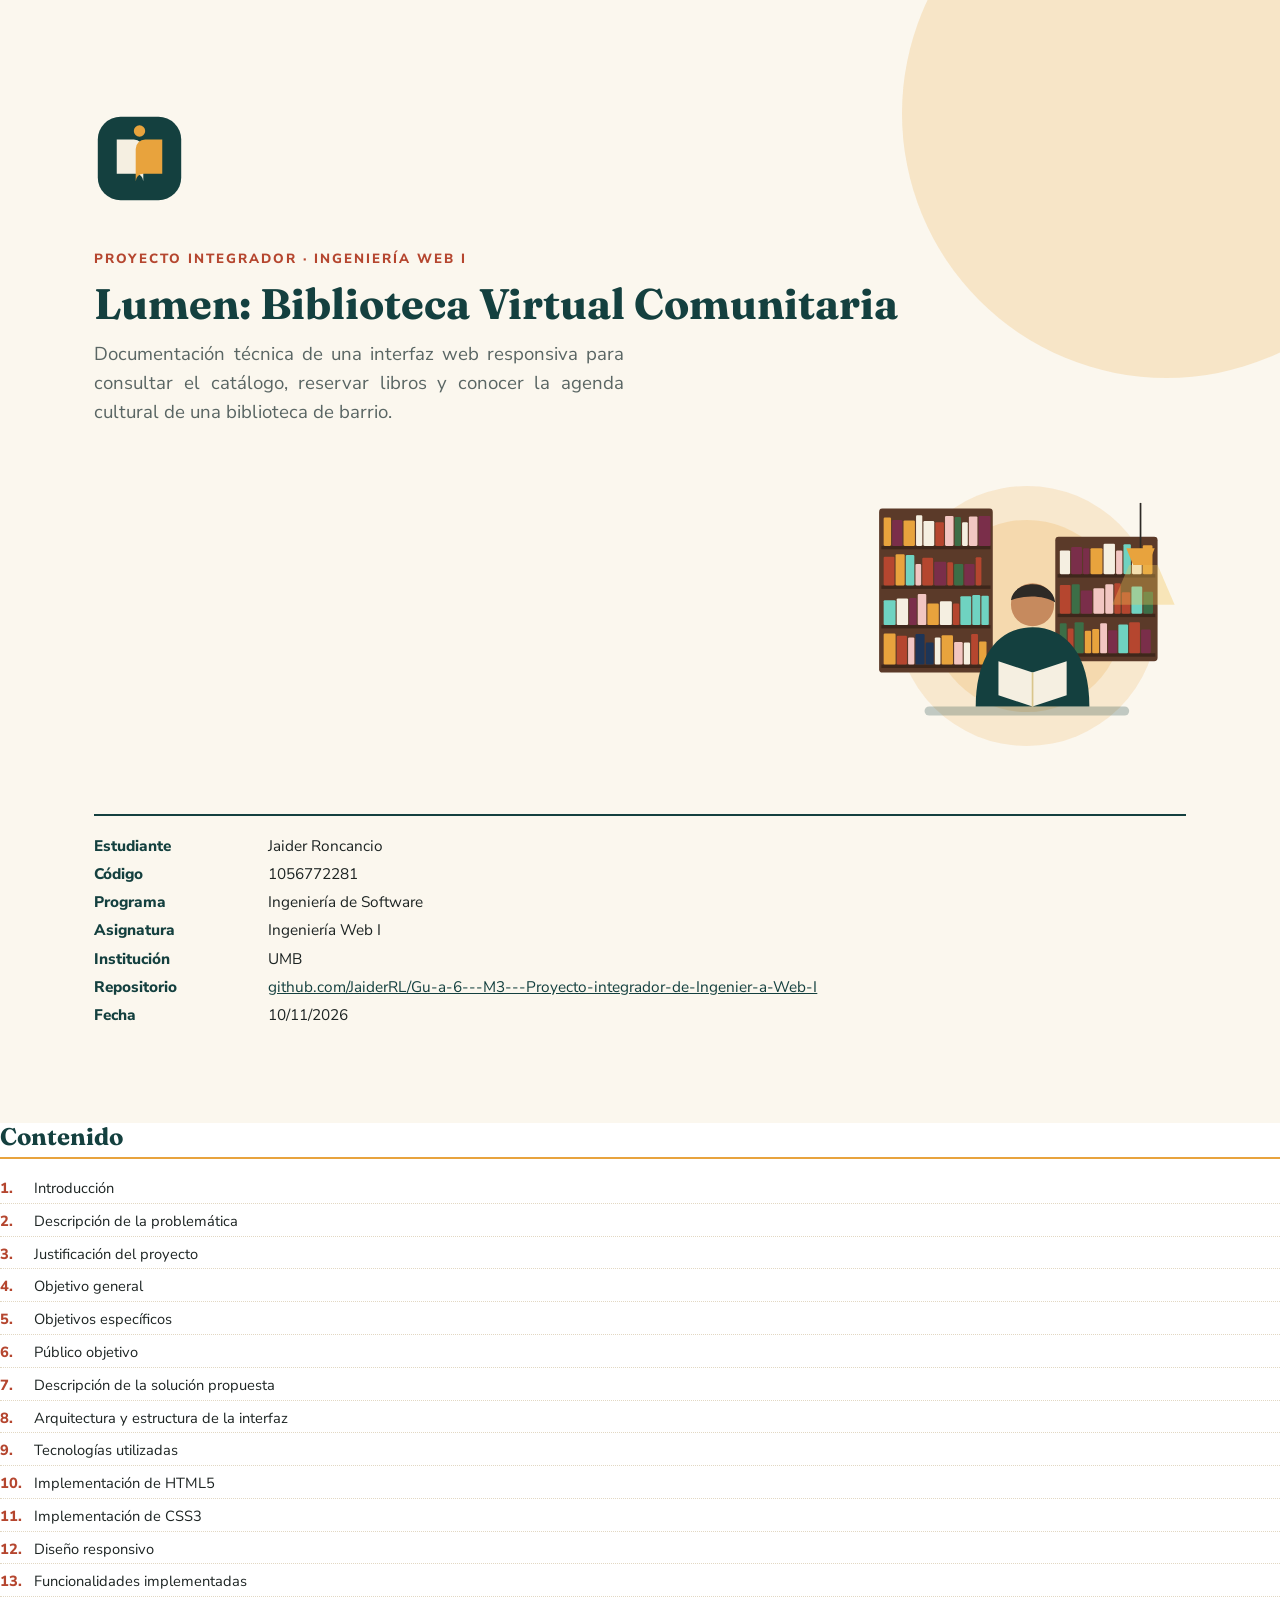
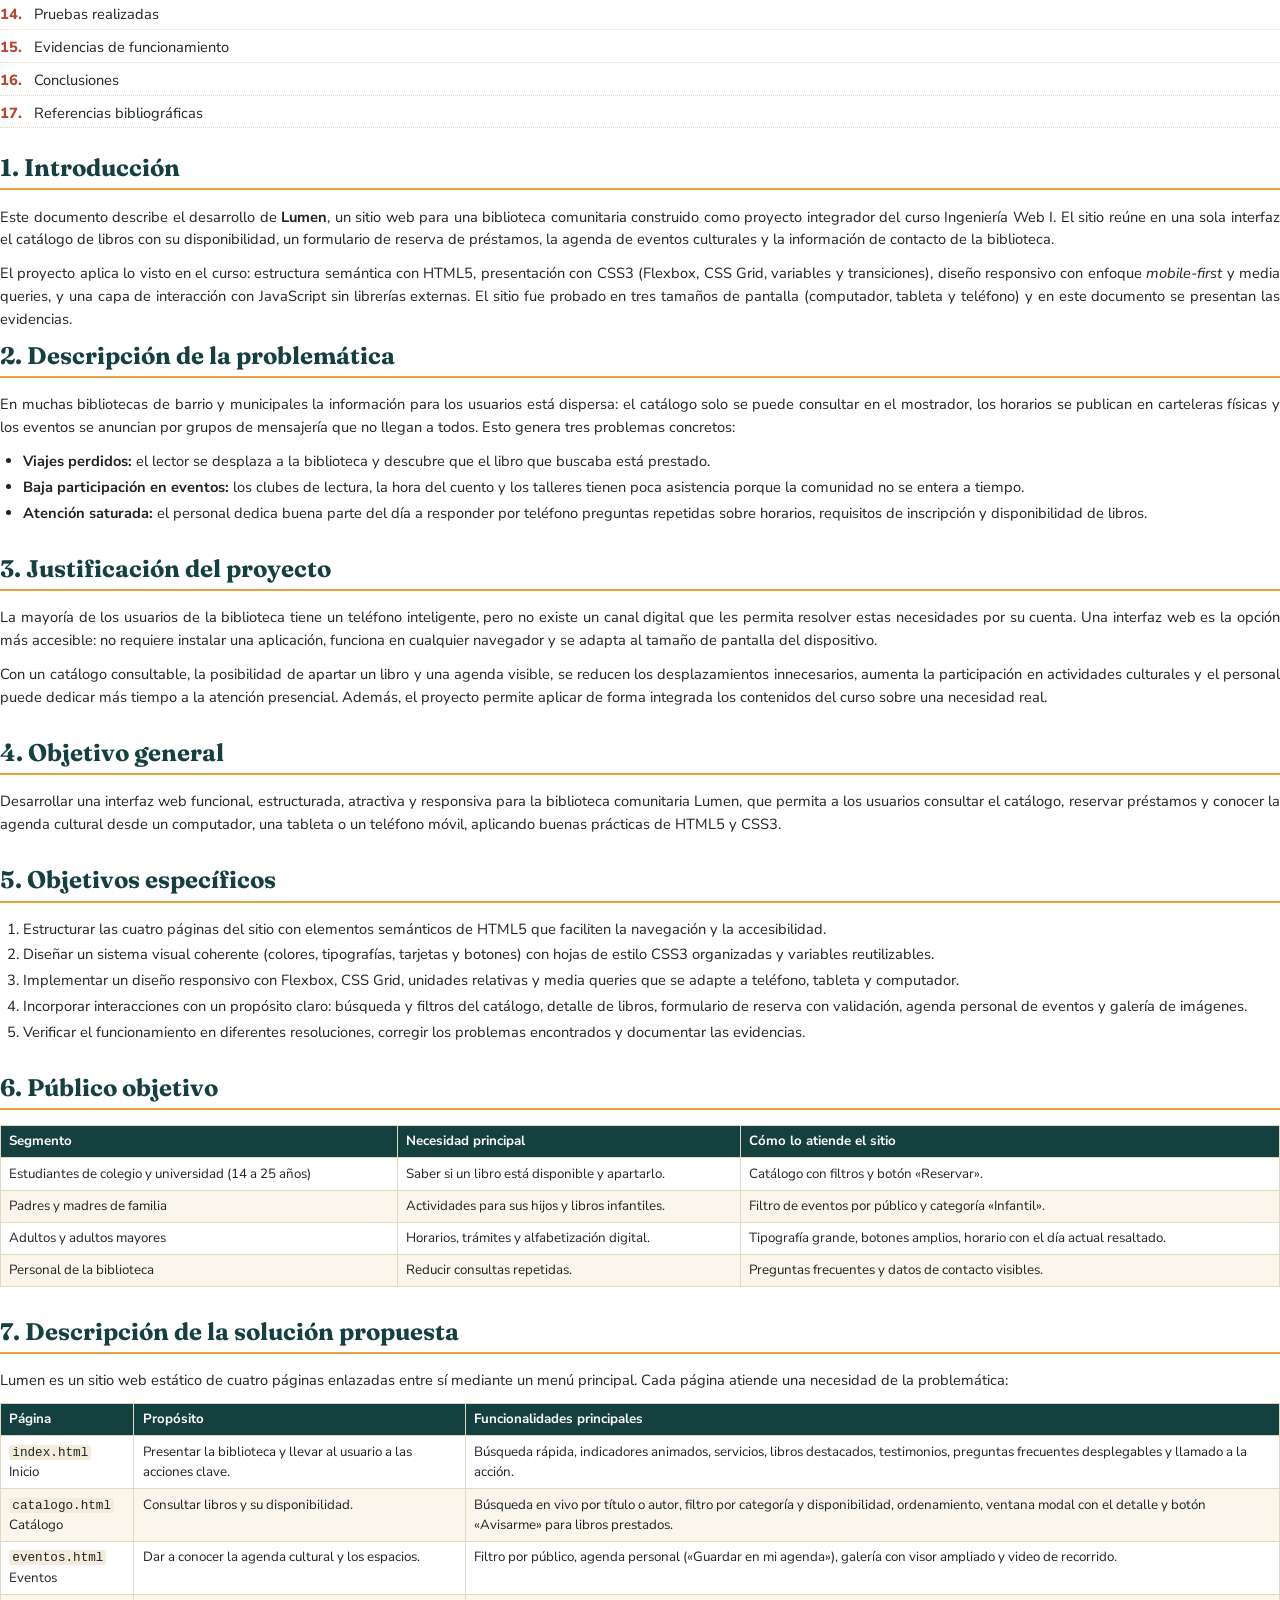
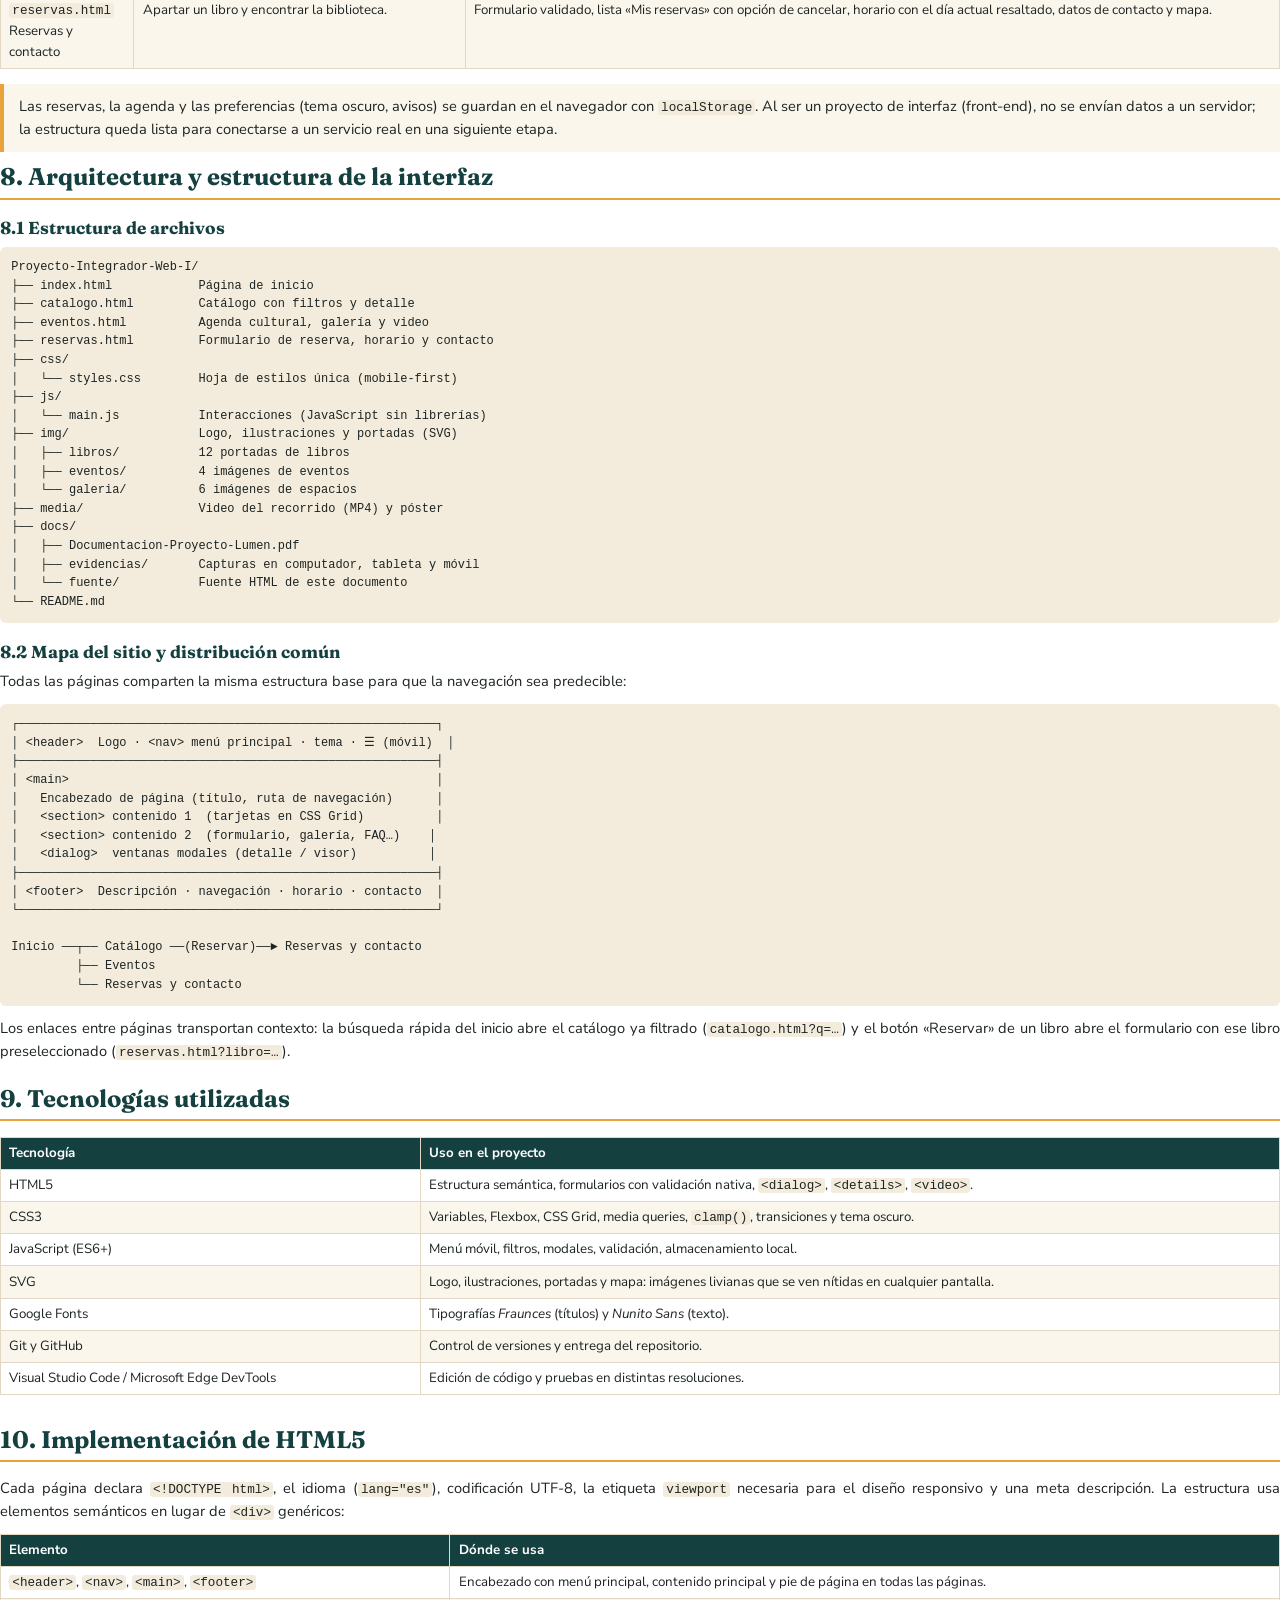
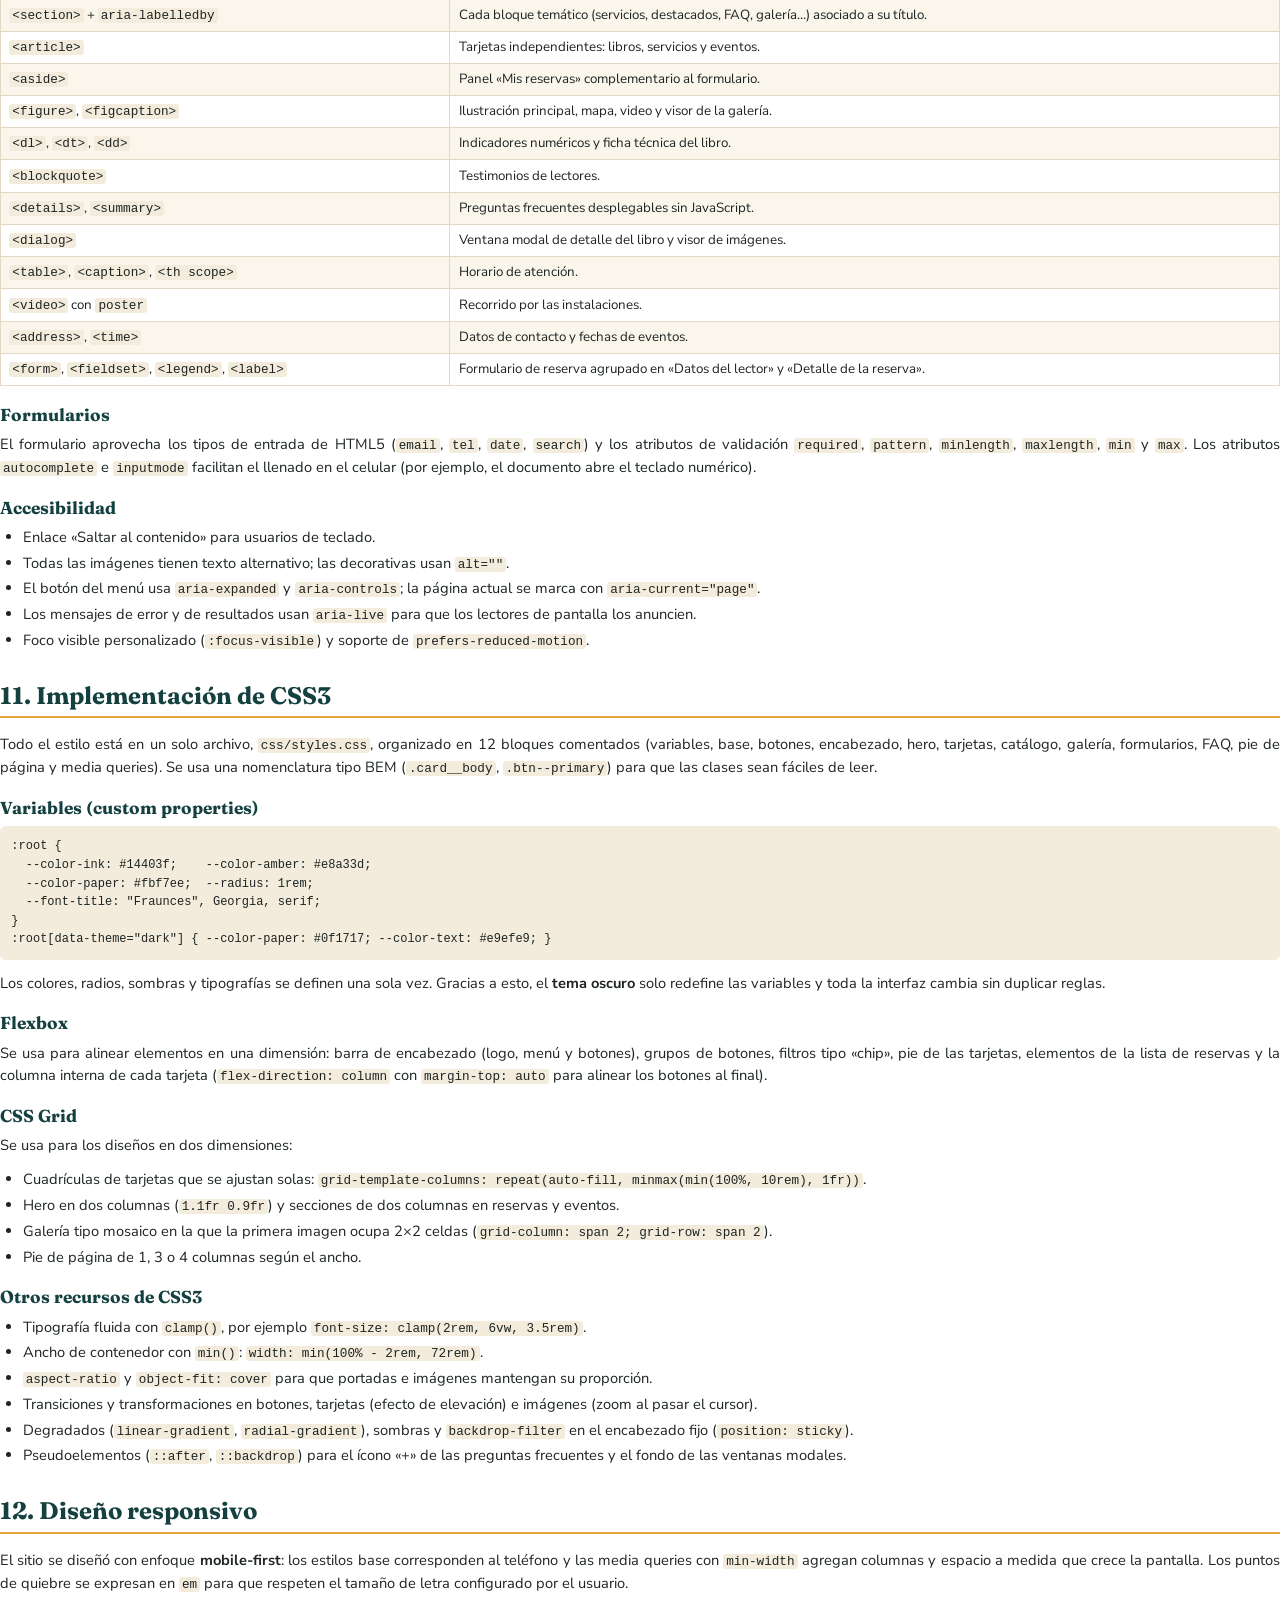
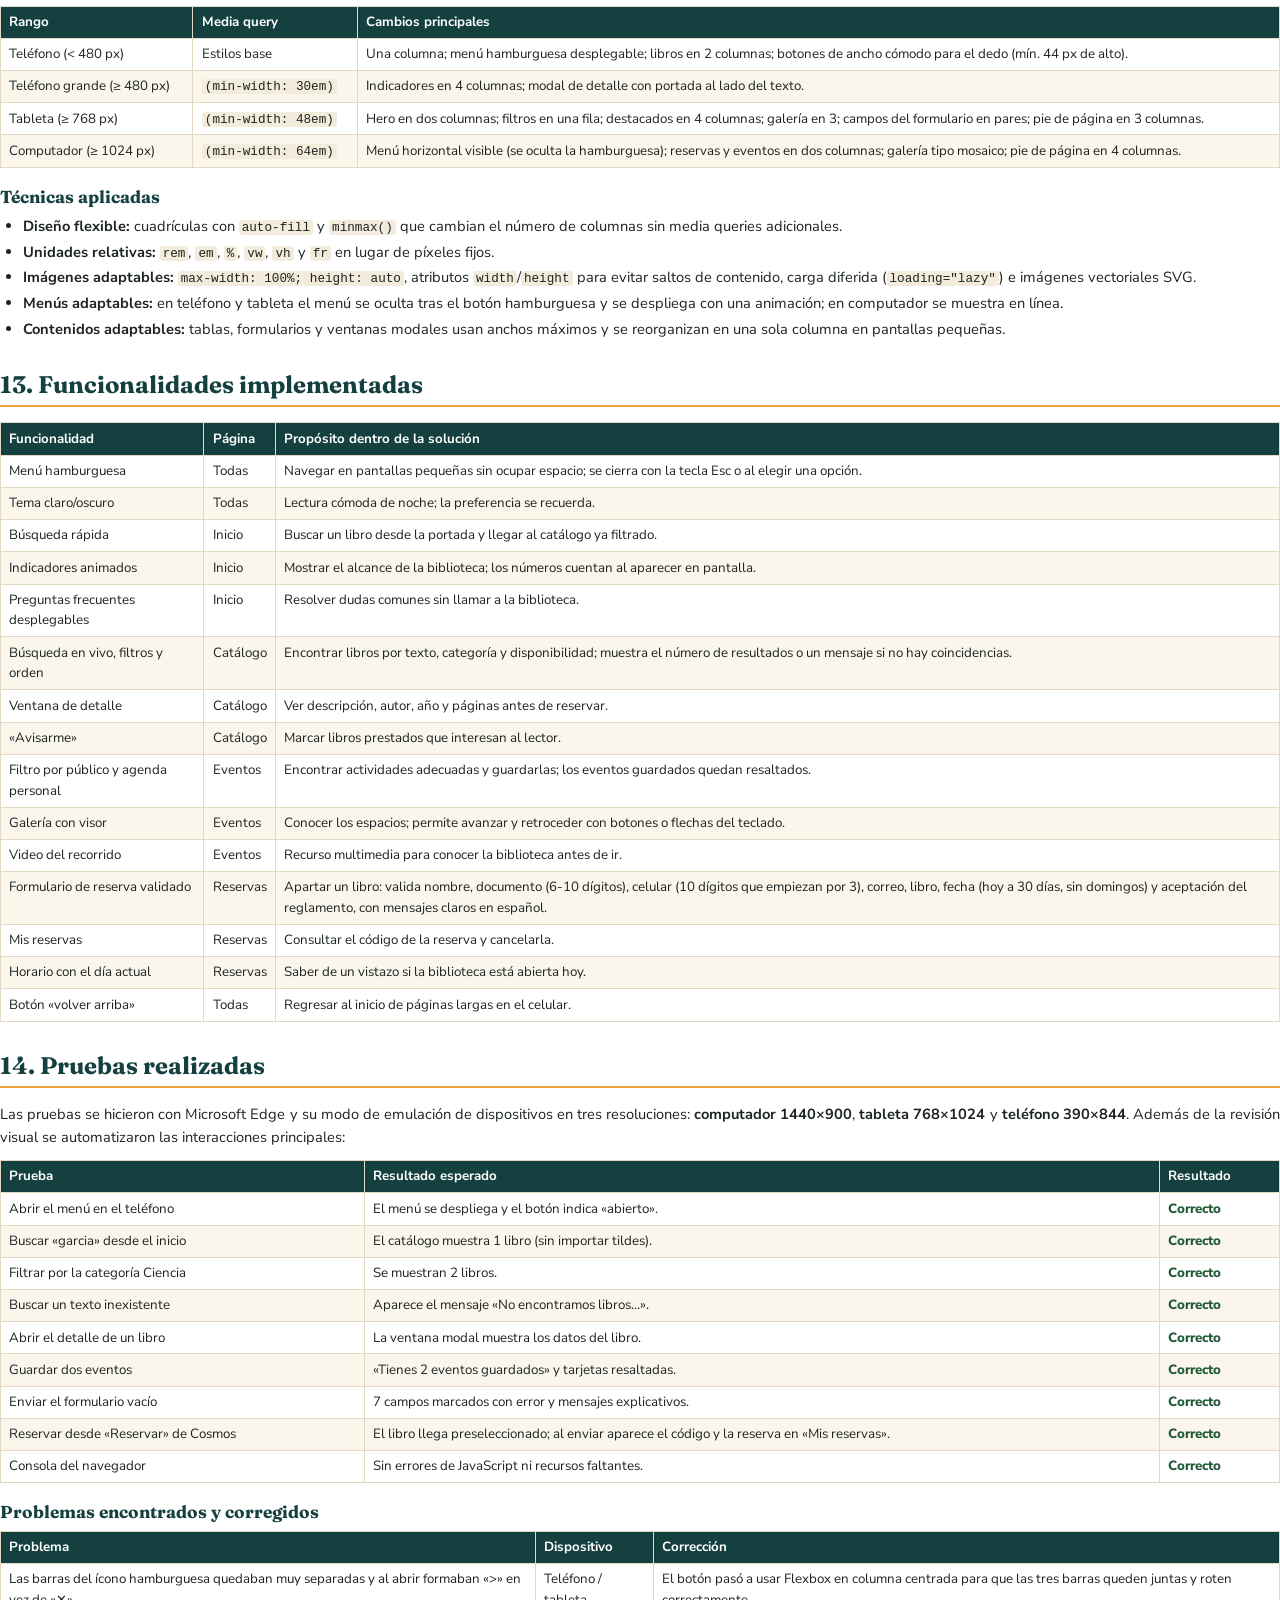
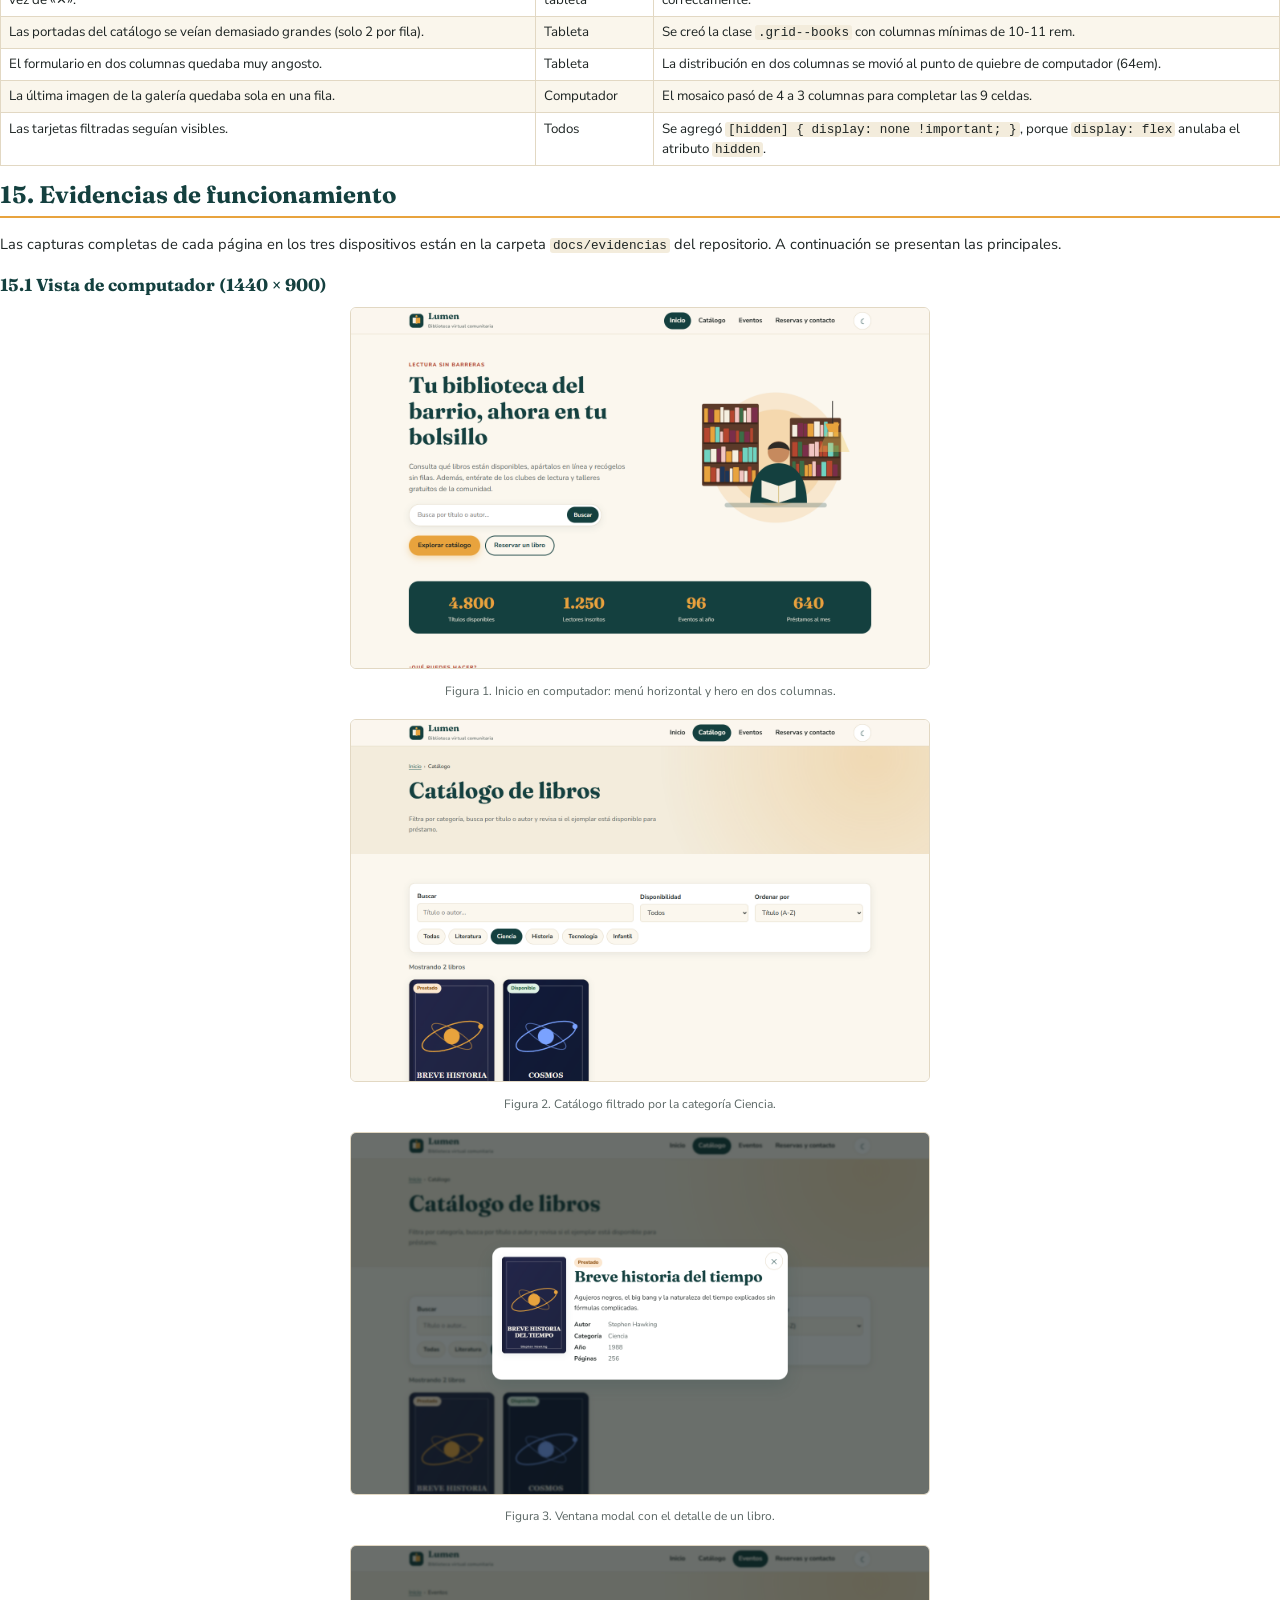
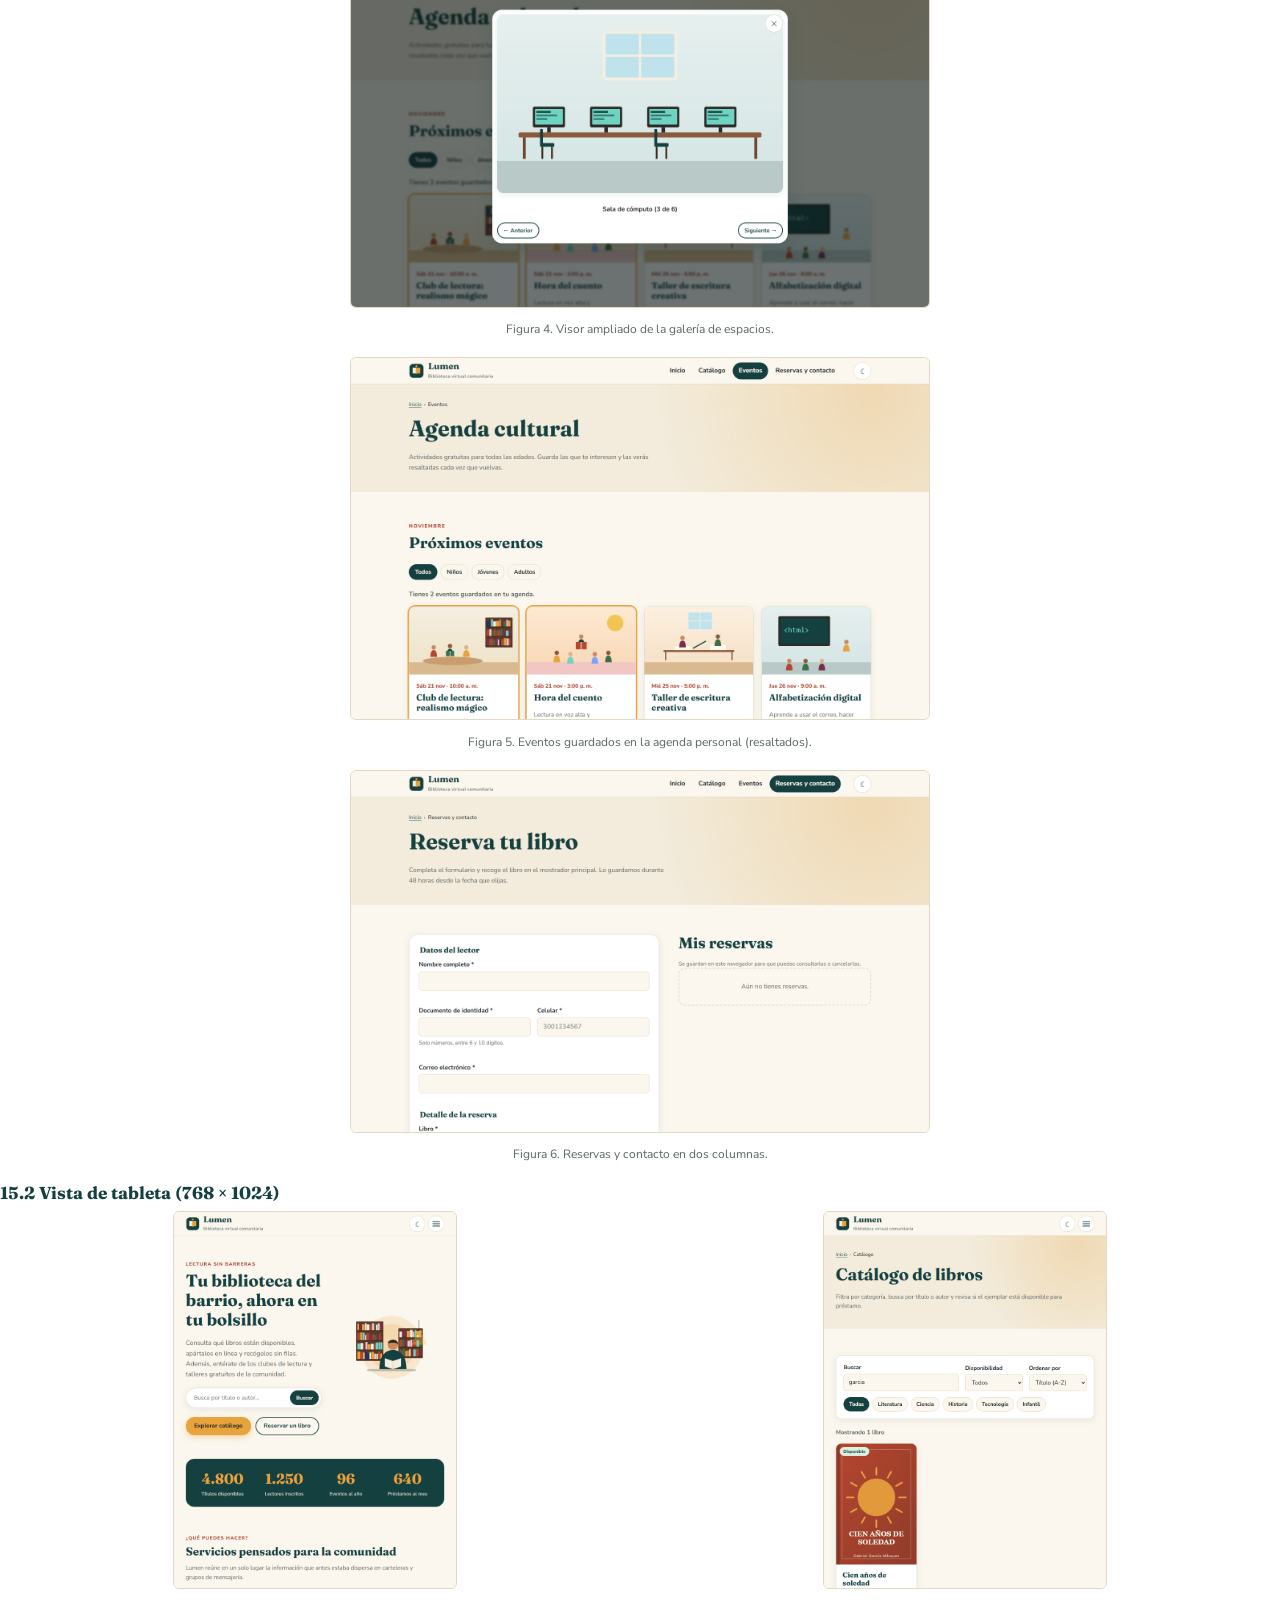
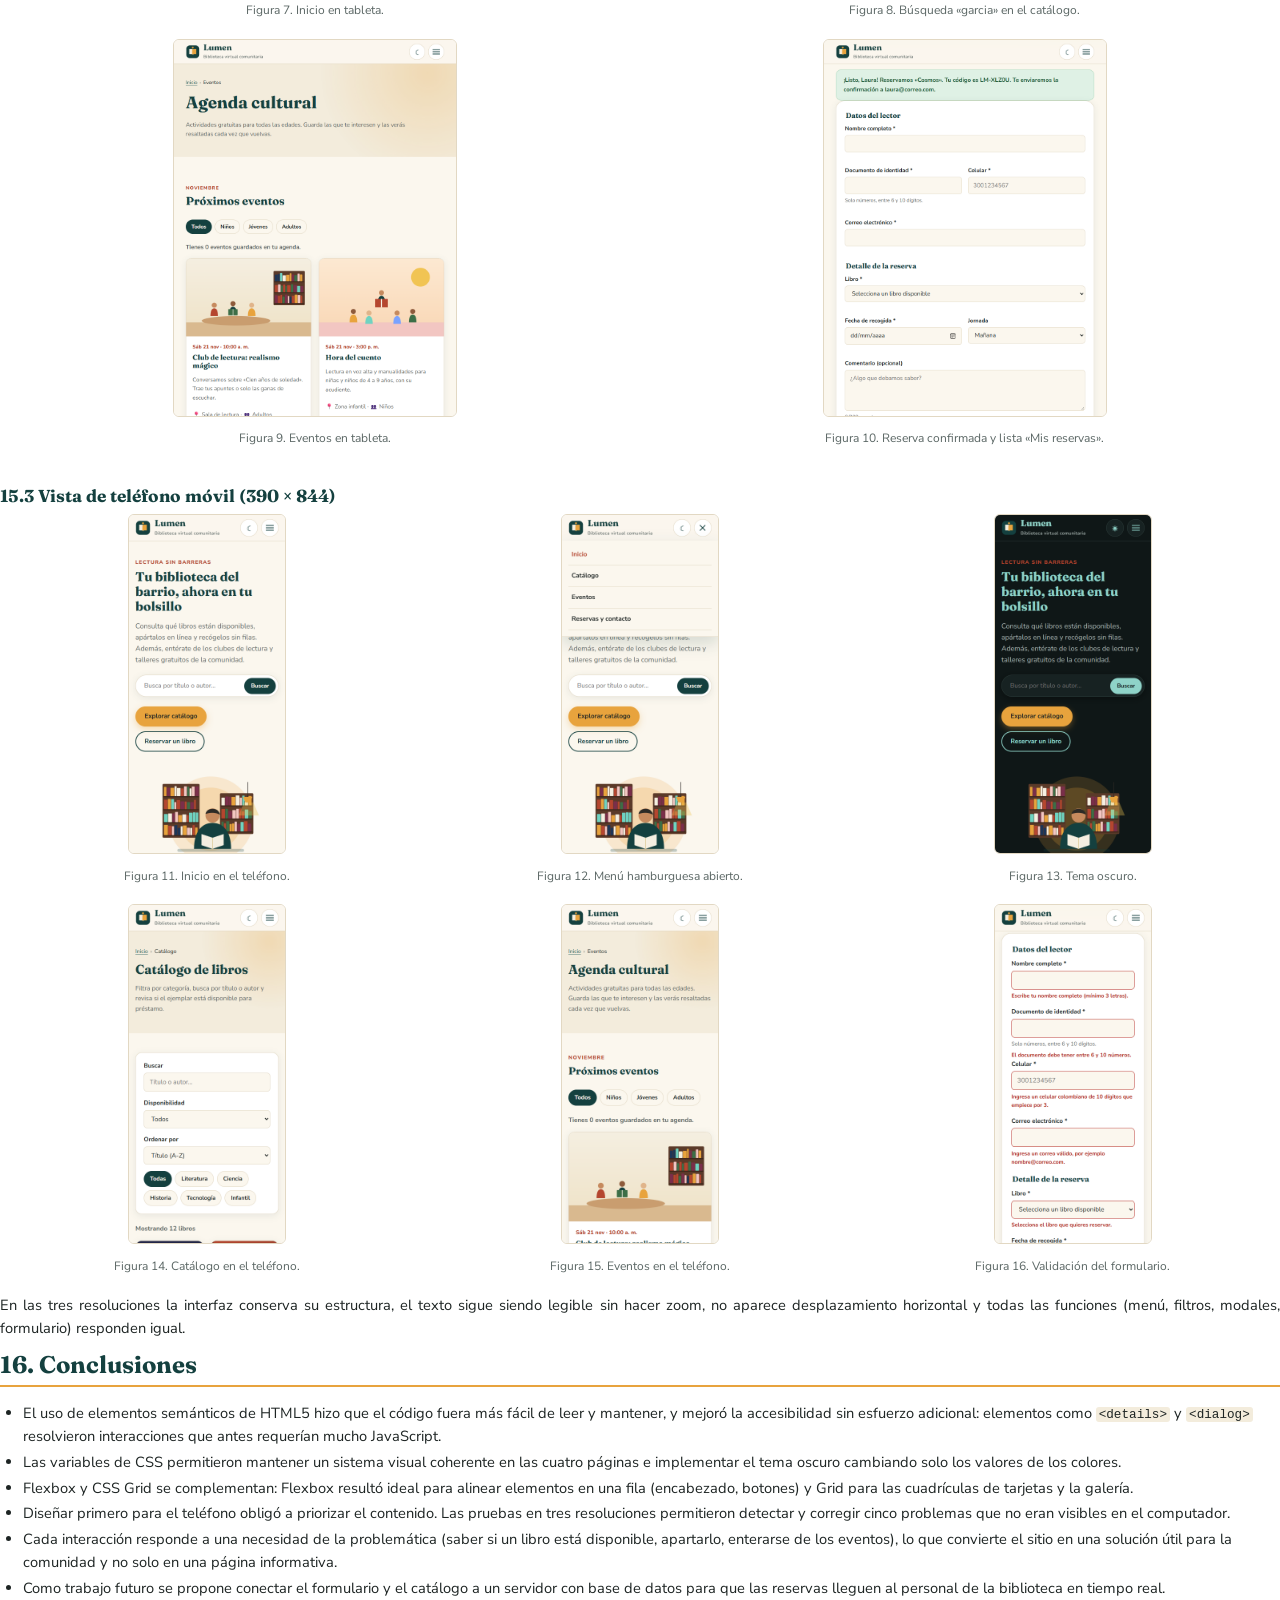
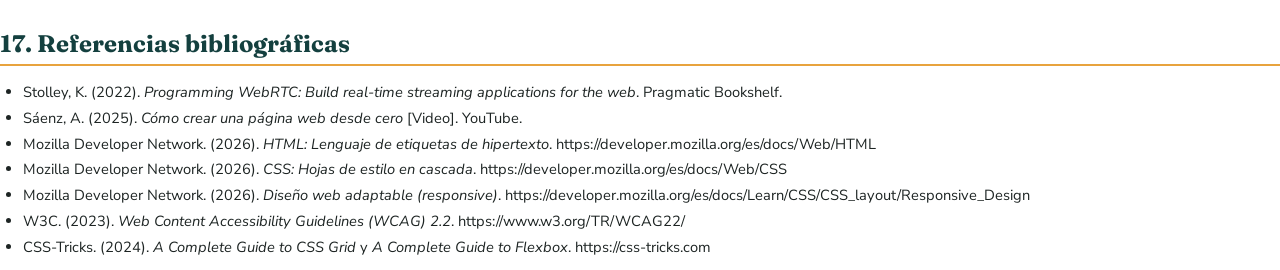
==== commit e842d20f: "Completar datos de la portada de la documentación" ====
--- a/docs/fuente/documentacion.html
+++ b/docs/fuente/documentacion.html
@@ -78,13 +78,13 @@
   <img class="hero" src="../../img/hero.svg" alt="">
   <div class="meta">
     <dl>
-      <dt>Estudiante</dt><dd><span class="fill">[Nombre completo del estudiante]</span></dd>
-      <dt>Documento / código</dt><dd><span class="fill">[Número de documento o código]</span></dd>
-      <dt>Docente</dt><dd><span class="fill">[Nombre del docente]</span></dd>
-      <dt>Institución</dt><dd><span class="fill">[Nombre de la institución]</span></dd>
-      <dt>Grupo / ficha</dt><dd><span class="fill">[Grupo]</span></dd>
+      <dt>Estudiante</dt><dd>Jaider Roncancio</dd>
+      <dt>Código</dt><dd>1056772281</dd>
+      <dt>Programa</dt><dd>Ingeniería de Software</dd>
+      <dt>Asignatura</dt><dd>Ingeniería Web I</dd>
+      <dt>Institución</dt><dd>UMB</dd>
       <dt>Repositorio</dt><dd><a href="https://github.com/JaiderRL/Gu-a-6---M3---Proyecto-integrador-de-Ingenier-a-Web-I">github.com/JaiderRL/Gu-a-6---M3---Proyecto-integrador-de-Ingenier-a-Web-I</a></dd>
-      <dt>Fecha</dt><dd>Noviembre de 2026</dd>
+      <dt>Fecha</dt><dd>10/11/2026</dd>
     </dl>
   </div>
 </div>
